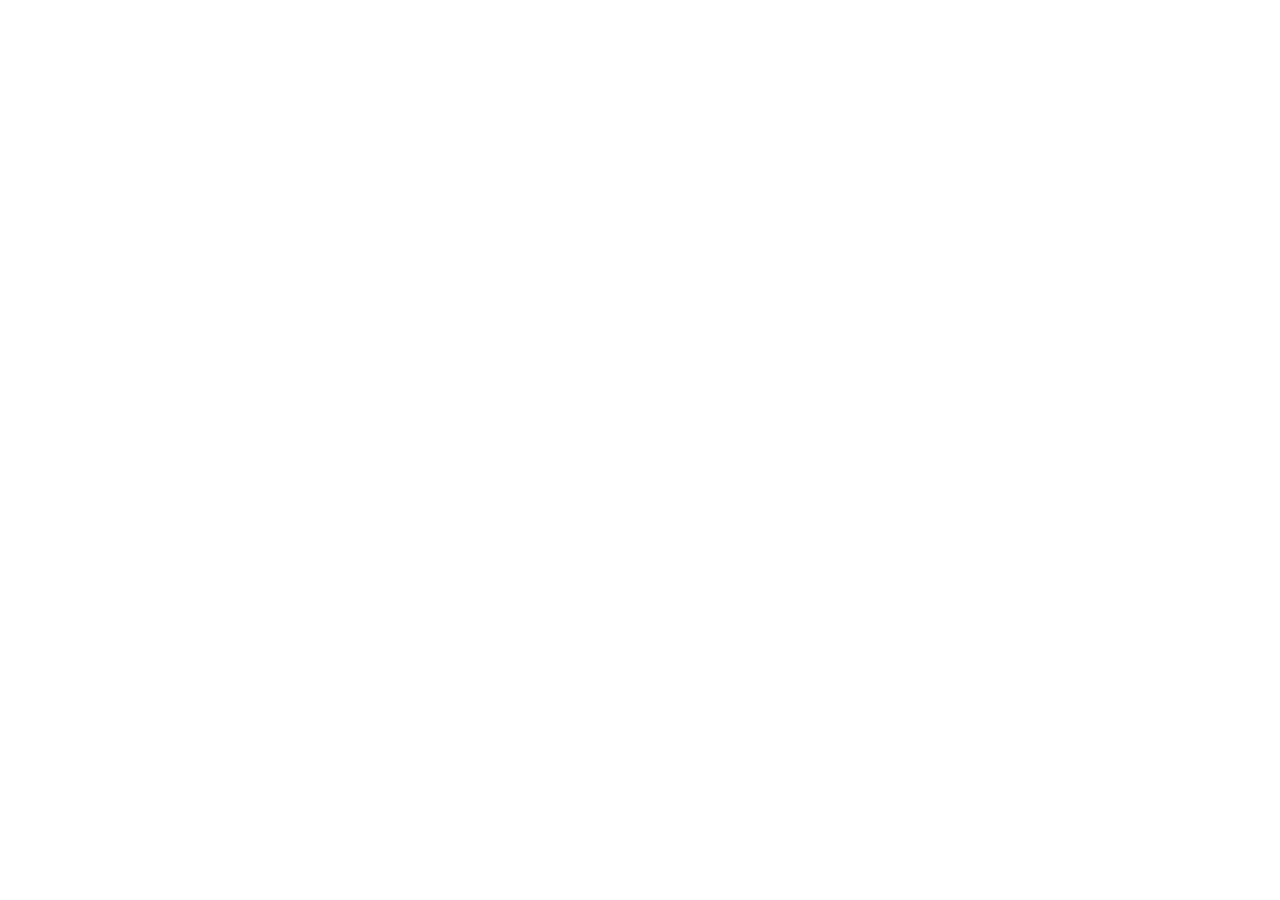
==== index.html @ db1d5845 "add index.html" ====
<!doctype html>
<html lang="en">
  <head>
    <meta charset="UTF-8" />
    <meta name="viewport" content="width=device-width, initial-scale=1.0" />
    <title>NY-Positioning Project</title>
  </head>
  <body>
    <nav></nav>

    <section></section>

    <article>
      <section></section>
      <section></section>
    </article>

    <footer></footer>
  </body>
</html>
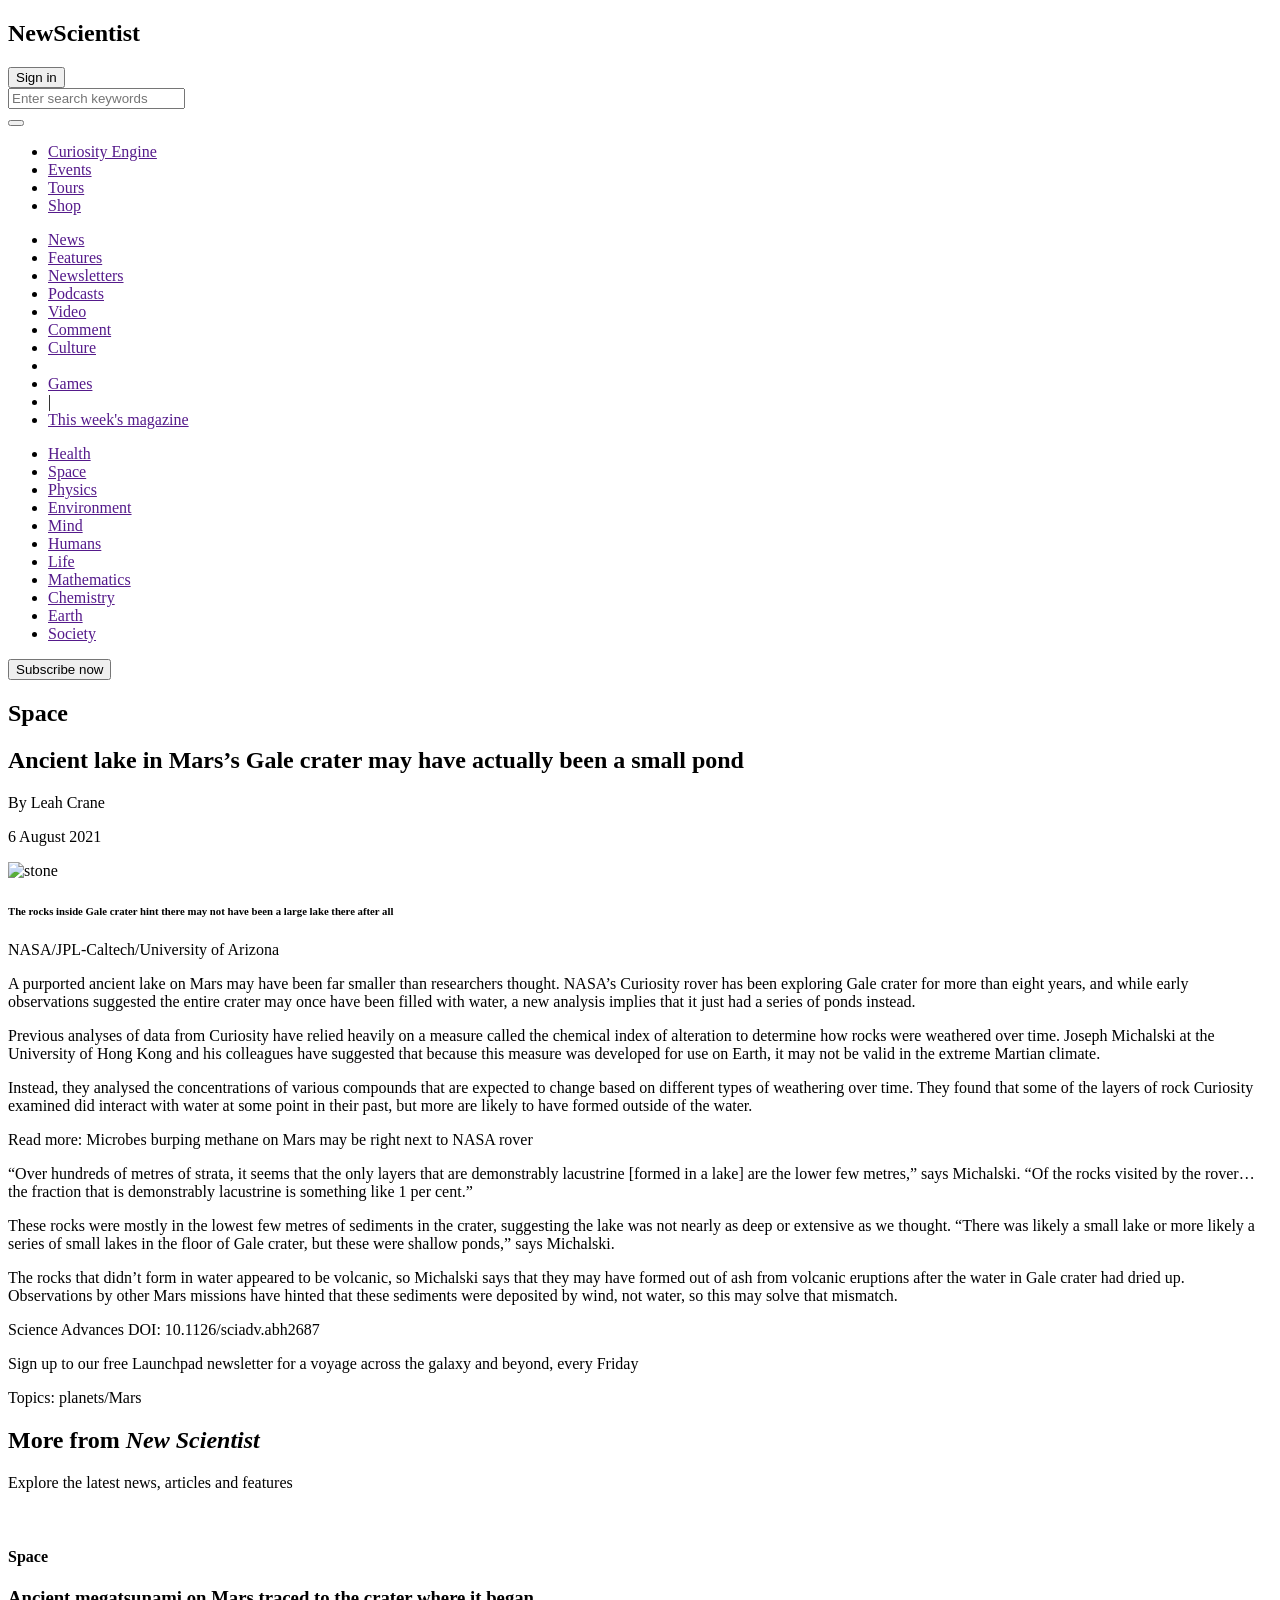
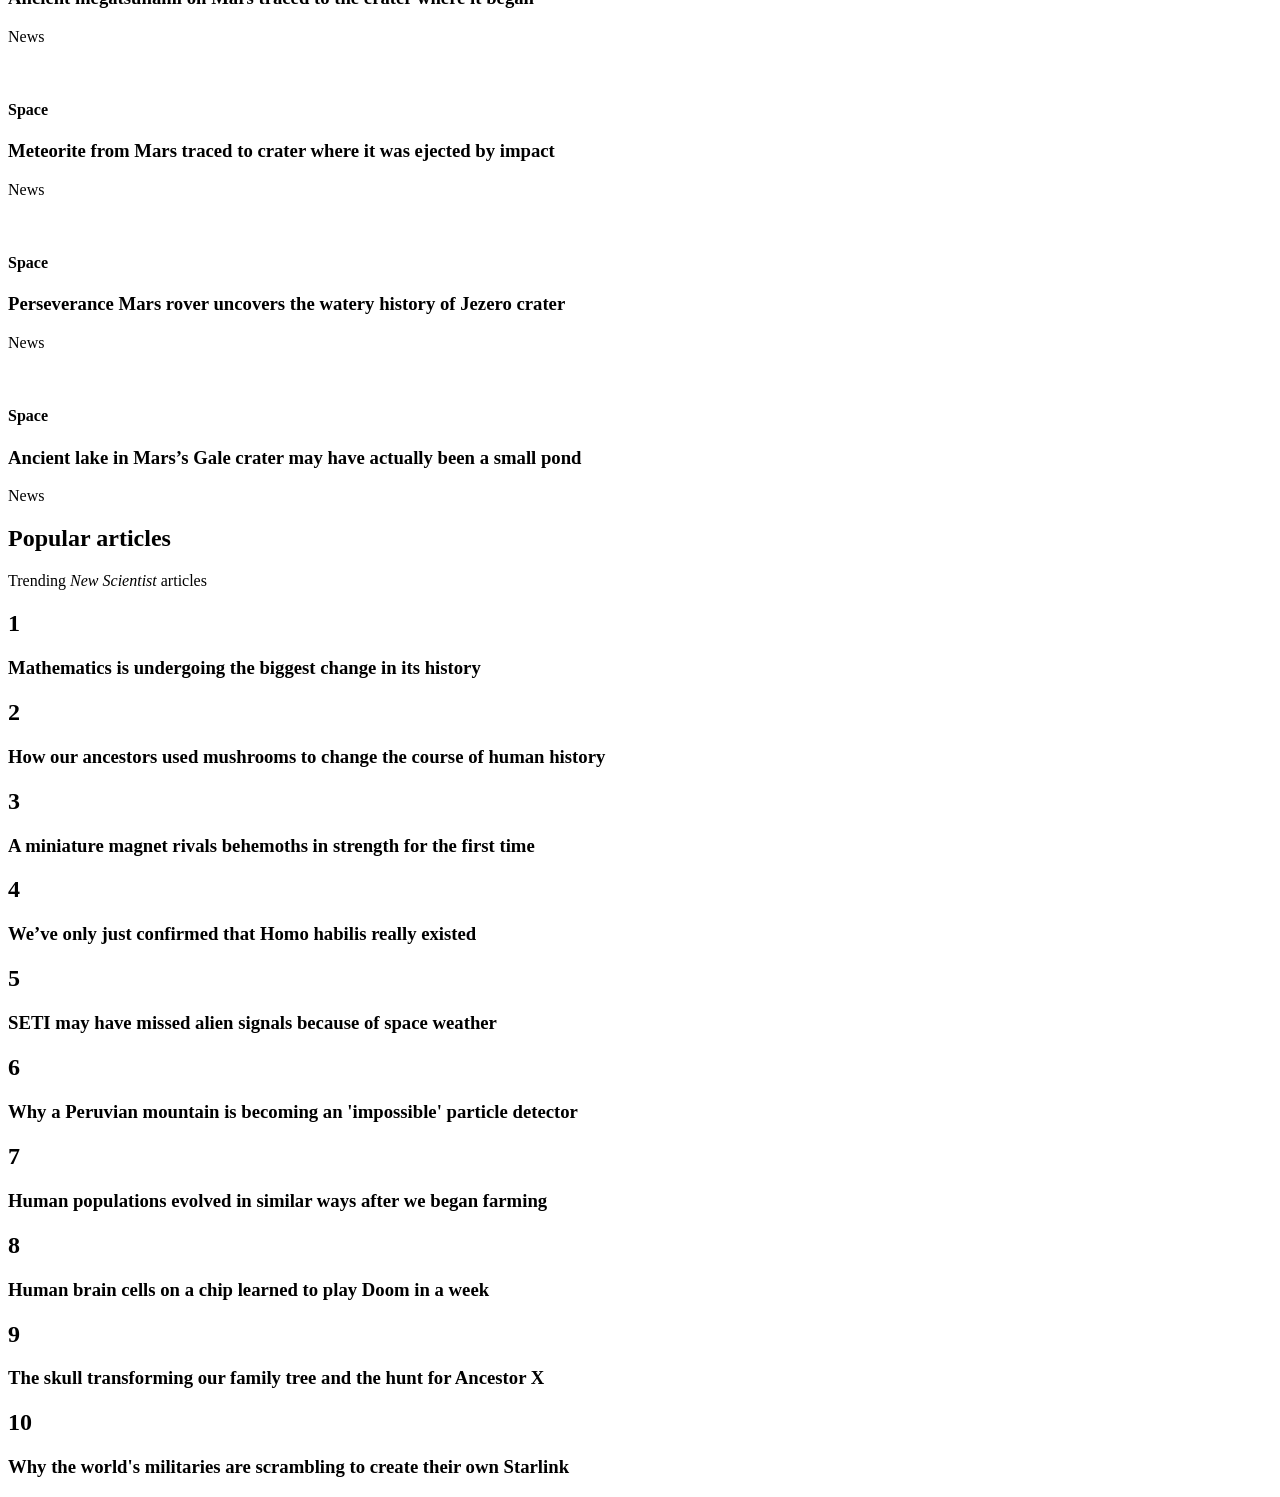
==== commit 5aef2671: "add navbar & main section" ====
--- a/index.html
+++ b/index.html
@@ -3,18 +3,294 @@
   <head>
     <meta charset="UTF-8" />
     <meta name="viewport" content="width=device-width, initial-scale=1.0" />
+    <link rel="stylesheet" href="style.css" />
+    <link
+      rel="stylesheet"
+      href="https://cdnjs.cloudflare.com/ajax/libs/font-awesome/7.0.1/css/all.min.css"
+    />
     <title>NY-Positioning Project</title>
   </head>
   <body>
-    <nav></nav>
-
-    <section></section>
-
-    <article>
-      <section></section>
-      <section></section>
-    </article>
-
-    <footer></footer>
+    <div class="container">
+      <!--NAVBAR-->
+      <nav class="navbar">
+        <div class="first-nav">
+          <div class="logo">
+            <h1 class="new">NewScientist</h1>
+          </div>
+          <div class="bars">
+            <button class="sign">Sign in</button>
+            <form action="" class="search">
+              <input type="text" placeholder="Enter search keywords" />
+
+              <i class="fa-solid fa-magnifying-glass"></i>
+            </form>
+            <button class="mode">
+              <i class="fas fa-moon"></i>
+              <i class="far fa-sun"></i>
+            </button>
+            <!--togglefor light and dark mode-->
+
+            <ul class="ul-bar">
+              <li><a href="">Curiosity Engine</a></li>
+              <li><a href="">Events</a></li>
+              <li><a href="">Tours</a></li>
+              <li><a href="">Shop</a></li>
+            </ul>
+          </div>
+        </div>
+        <div class="second-nav">
+          <ul class="nd-bars">
+            <li><a href="">News</a></li>
+            <li><a href="">Features</a></li>
+            <li><a href="">Newsletters</a></li>
+            <li><a href="">Podcasts</a></li>
+            <li><a href="">Video</a></li>
+            <li><a href="">Comment</a></li>
+            <li><a href="">Culture</a></li>
+            <li><a href=""></a></li>
+            <li><a href="">Games</a></li>
+            <li>|</li>
+            <li><a href="">This week's magazine</a></li>
+          </ul>
+        </div>
+        <div class="third-nav">
+          <ul class="td-bars">
+            <li><a href="">Health</a></li>
+            <li><a href="">Space</a></li>
+            <li><a href="">Physics</a></li>
+            <li><a href="">Environment</a></li>
+            <li><a href="">Mind</a></li>
+            <li><a href="">Humans</a></li>
+            <li><a href="">Life</a></li>
+            <li><a href="">Mathematics</a></li>
+            <li><a href="">Chemistry</a></li>
+            <li><a href="">Earth</a></li>
+            <li><a href="">Society</a></li>
+          </ul>
+        </div>
+        <div class="sub">
+          <button>
+            <span>Subscribe now </span>
+            <i class="fas fa-arrow-right"></i>
+          </button>
+        </div>
+      </nav>
+
+      <!--MAIN CONTENT-->
+      <main class="main">
+        <section class="main-section">
+          <h2 class="space">Space</h2>
+          <h1 class="ancient">
+            Ancient lake in Mars’s Gale crater may have actually been a small
+            pond
+          </h1>
+          <p class="sec-main">By <span>Leah Crane</span></p>
+          <p class="sec-main"><i class="far fa-calendar"></i>6 August 2021</p>
+          <div>
+            <a href="" class="social"><i class="fab fa-facebook-f"></i></a>
+            <a href="" class="social"><i class="fa-brands fa-x-twitter"></i></a>
+            <a href="" class="social"><i class="fab fa-whatsapp"></i></a>
+            <a href="" class="social"><i class="fab fa-linkedin-in"></i></a>
+            <a href="" class="social"><i class="fab fa-reddit-alien"></i></a>
+            <a href="" class="social"><i class="fas fa-envelope"></i></a>
+            <a href="" class="social"><i class="fas fa-print"></i></a>
+          </div>
+          <img
+            src="https://images.newscientist.com/wp-content/uploads/2021/08/06171920/06-aug_mars-sediments.jpg?width=1300"
+            alt="stone"
+          />
+          <div class="under-img">
+            <span class="under-imgwrit">
+              <i class="fa-solid fa-angle-up"></i>
+              <h6>
+                The rocks inside Gale crater hint there may not have been a
+                large lake there after all
+              </h6>
+            </span>
+            <p>NASA/JPL-Caltech/University of Arizona</p>
+          </div>
+
+          <p>
+            A purported ancient lake on Mars may have been far smaller than
+            researchers thought. NASA’s Curiosity rover has been exploring Gale
+            crater for more than eight years, and while early observations
+            suggested the entire crater may once have been filled with water, a
+            new analysis implies that it just had a series of ponds instead.
+          </p>
+
+          <p>
+            Previous analyses of data from Curiosity have relied heavily on a
+            measure called the chemical index of alteration to determine how
+            rocks were weathered over time. Joseph Michalski at the University
+            of Hong Kong and his colleagues have suggested that because this
+            measure was developed for use on Earth, it may not be valid in the
+            extreme Martian climate.
+          </p>
+
+          <p>
+            Instead, they analysed the concentrations of various compounds that
+            are expected to change based on different types of weathering over
+            time. They found that some of the layers of rock Curiosity examined
+            did interact with water at some point in their past, but more are
+            likely to have formed outside of the water.
+          </p>
+
+          <div class="inbtw">
+            <p>
+              Read more:
+              <span
+                >Microbes burping methane on Mars may be right next to NASA
+                rover</span
+              >
+            </p>
+          </div>
+        </p>“Over hundreds of metres of strata, it seems that the only layers that are demonstrably lacustrine [formed in a lake] are the lower few metres,” says Michalski. “Of the rocks visited by the rover… the fraction that is demonstrably lacustrine is something like 1 per cent.”
+          <p>
+          <p>
+        These rocks were mostly in the lowest few metres of sediments in the crater, suggesting the lake was not nearly as deep or extensive as we thought. “There was likely a small lake or more likely a series of small lakes in the floor of Gale crater, but these were shallow ponds,” says Michalski.</p>
+        <p>
+        The rocks that didn’t form in water appeared to be volcanic, so Michalski says that they may have formed out of ash from volcanic eruptions after the water in Gale crater had dried up. Observations by other Mars missions have hinted that these sediments were deposited by wind, not water, so this may solve that mismatch.
+ </p>
+ <div class="inbtw">
+  <p>Science Advances <span>DOI: 10.1126/sciadv.abh2687</span></p>
+  
+ </div>
+ 
+ <p>Sign up to our free Launchpad newsletter for a voyage across the galaxy and beyond, every Friday</p>
+
+ <p>Topics:
+<span>planets/Mars</span>
+</p>
+
+        </section>
+      </main>
+
+      <!--NEWSCITIST-->
+      <section class="newscitist">
+        <div class="newsci">
+          <div class="firstgraph">
+            <h2>More from <em>New Scientist</em></h2>
+            <p>Explore the latest news, articles and features</p>
+          </div>
+  
+          <div class="sci-grid">
+            <div class="sci-card">
+              <div>
+                <img src="https://images.newscientist.com/wp-content/uploads/2022/11/30212448/SEI_135797409.jpg?width=837" alt="" class="display">
+              </div>
+              <div class="cardraph">
+                <h4>Space</h4>
+                <h3>Ancient megatsunami on Mars traced to the crater where it began</h3>
+  
+                <p>News</p>
+              </div>
+            </div>
+
+             <div class="sci-card">
+              <div>
+                <img src="https://images.newscientist.com/wp-content/uploads/2022/07/12110329/SEI_114208923.jpg?width=837" alt="" class="display">
+              </div>
+              <div class="cardraph">
+                <h4>Space</h4>
+                <h3>Meteorite from Mars traced to crater where it was ejected by impact</h3>
+  
+                <p>News</p>
+              </div>
+            </div>
+
+             <div class="sci-card">
+              <div>
+                <img src="https://images.newscientist.com/wp-content/uploads/2021/12/16105224/PRI_215341507.jpg?width=837" alt="" class="display">
+              </div>
+              <div class="cardraph">
+                <h4>Space</h4>
+                <h3>Perseverance Mars rover uncovers the watery history of Jezero crater</h3>
+  
+                <p>News</p>
+              </div>
+            </div>
+
+             <div class="sci-card">
+              <div>
+                <img src="https://images.newscientist.com/wp-content/uploads/2021/08/06171920/06-aug_mars-sediments.jpg?width=837" alt="" class="display">
+              </div>
+              <div class="cardraph">
+                <h4>Space</h4>
+                <h3>Ancient lake in Mars’s Gale crater may have actually been a small pond</h3>
+  
+                <p>News</p>
+              </div>
+            </div>
+          </div>
+        </div>
+        
+      </section>
+
+
+      <!--MORE ARTICLES-->
+      <article class="more-articles">
+        <div class="fes-more">
+          <div class="sec-more">
+            <h2>Popular articles</h2>
+            <p>Trending <em>New Scientist</em>  articles</p>
+          </div>
+          <div class="ted-more">
+            <div class="inbtw-more">
+              <h2>1</h2>
+              <h3>Mathematics is undergoing the biggest change in its history</h3>
+            </div>
+
+            <div class="inbtw-more">
+              <h2>2</h2>
+              <h3>How our ancestors used mushrooms to change the course of human history</h3>
+            </div>
+
+            <div class="inbtw-more">
+              <h2>3</h2>
+              <h3>A miniature magnet rivals behemoths in strength for the first time<h3>
+            </div>
+
+            <div class="inbtw-more">
+              <h2>4</h2>
+              <h3>We’ve only just confirmed that Homo habilis really existed</h3>
+            </div>
+
+            <div class="inbtw-more">
+              <h2>5</h2>
+              <h3>SETI may have missed alien signals because of space weather</h3>
+            </div>
+
+            <div class="inbtw-more">
+              <h2>6</h2>
+              <h3>Why a Peruvian mountain is becoming an 'impossible' particle detector</h3>
+            </div>
+
+            <div class="inbtw-more">
+              <h2>7</h2>
+              <h3>Human populations evolved in similar ways after we began farming</h3>
+            </div>
+
+            <div class="inbtw-more">
+              <h2>8</h2>
+              <h3>Human brain cells on a chip learned to play Doom in a week</h3>
+            </div>
+
+            <div class="inbtw-more">
+              <h2>9</h2>
+              <h3>The skull transforming our family tree and the hunt for Ancestor X</h3>
+            </div>
+
+            <div class="inbtw-more">
+              <h2>10</h2>
+              <h3>Why the world's militaries are scrambling to create their own Starlink</h3>
+            </div>
+          </div>
+        </div>
+      </article>
+
+      <!--FOOTER-->
+      <footer class="footer"></footer>
+    </div>
   </body>
 </html>
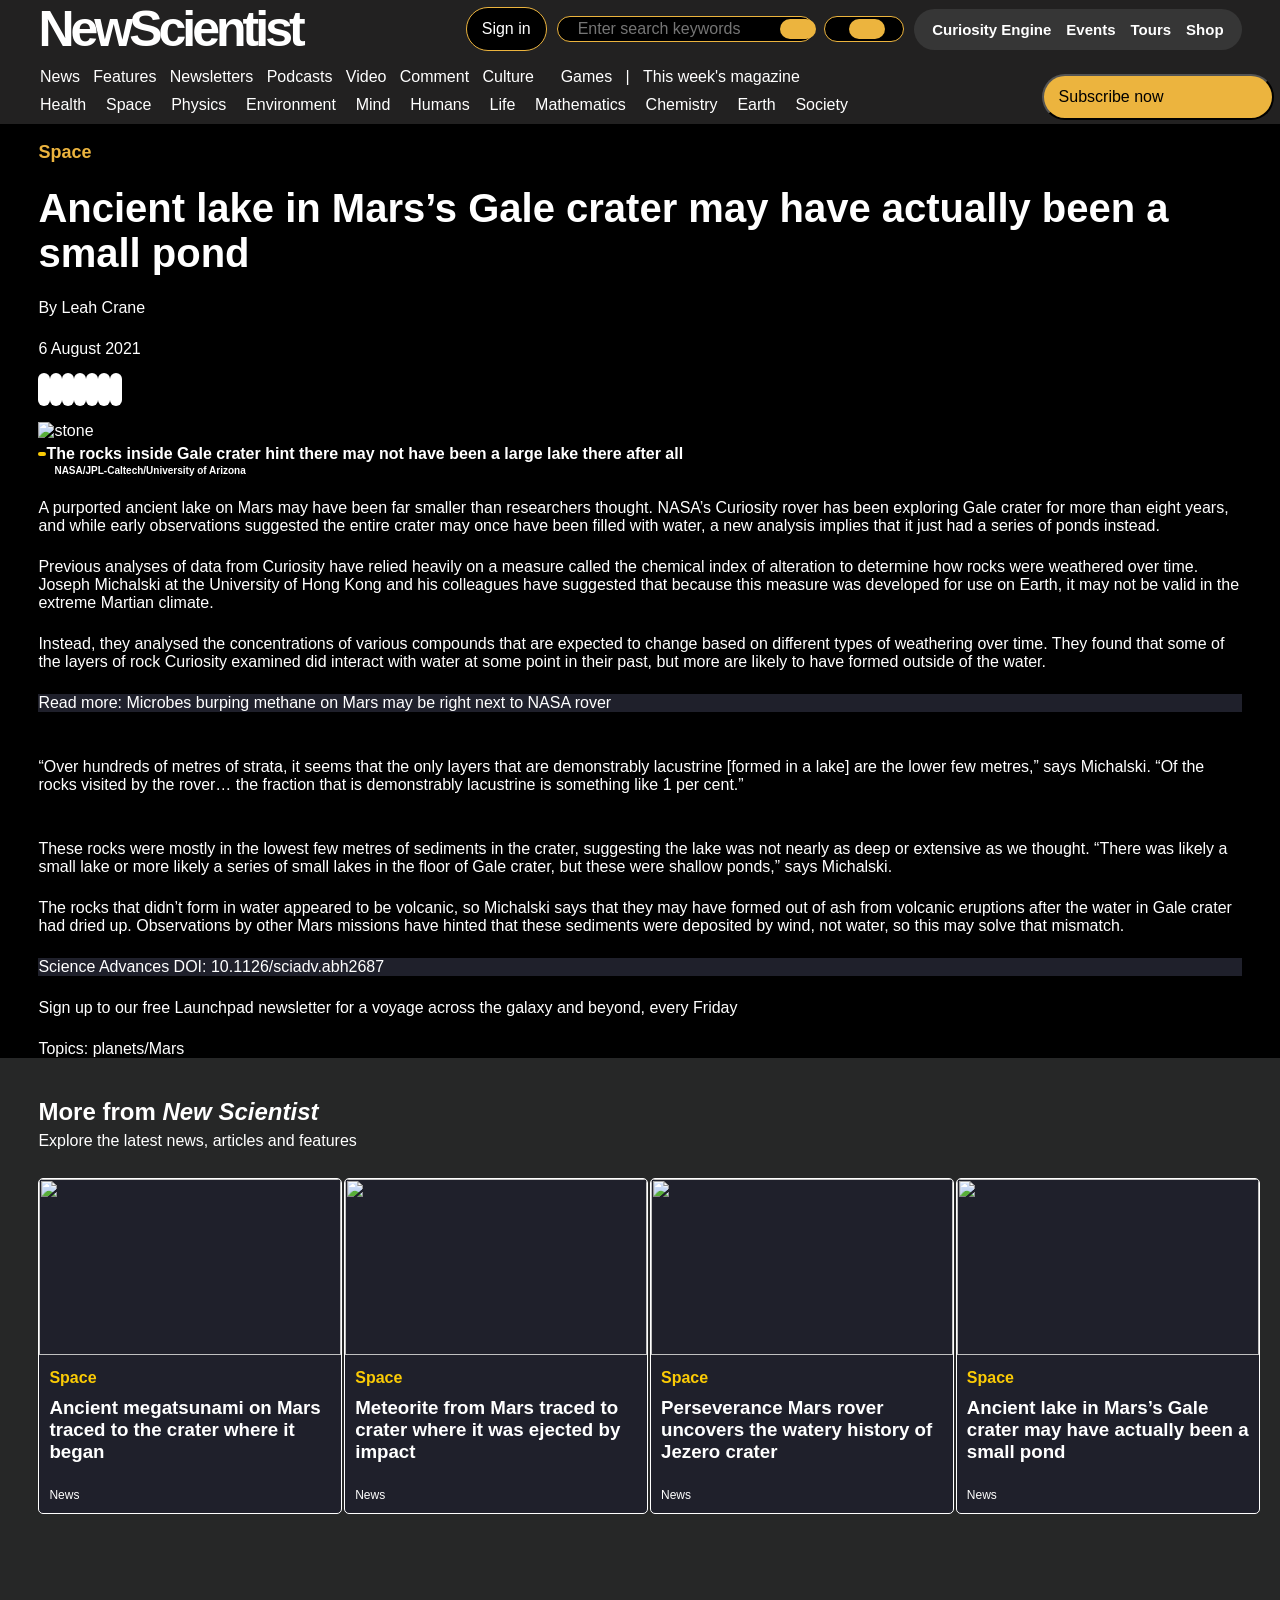
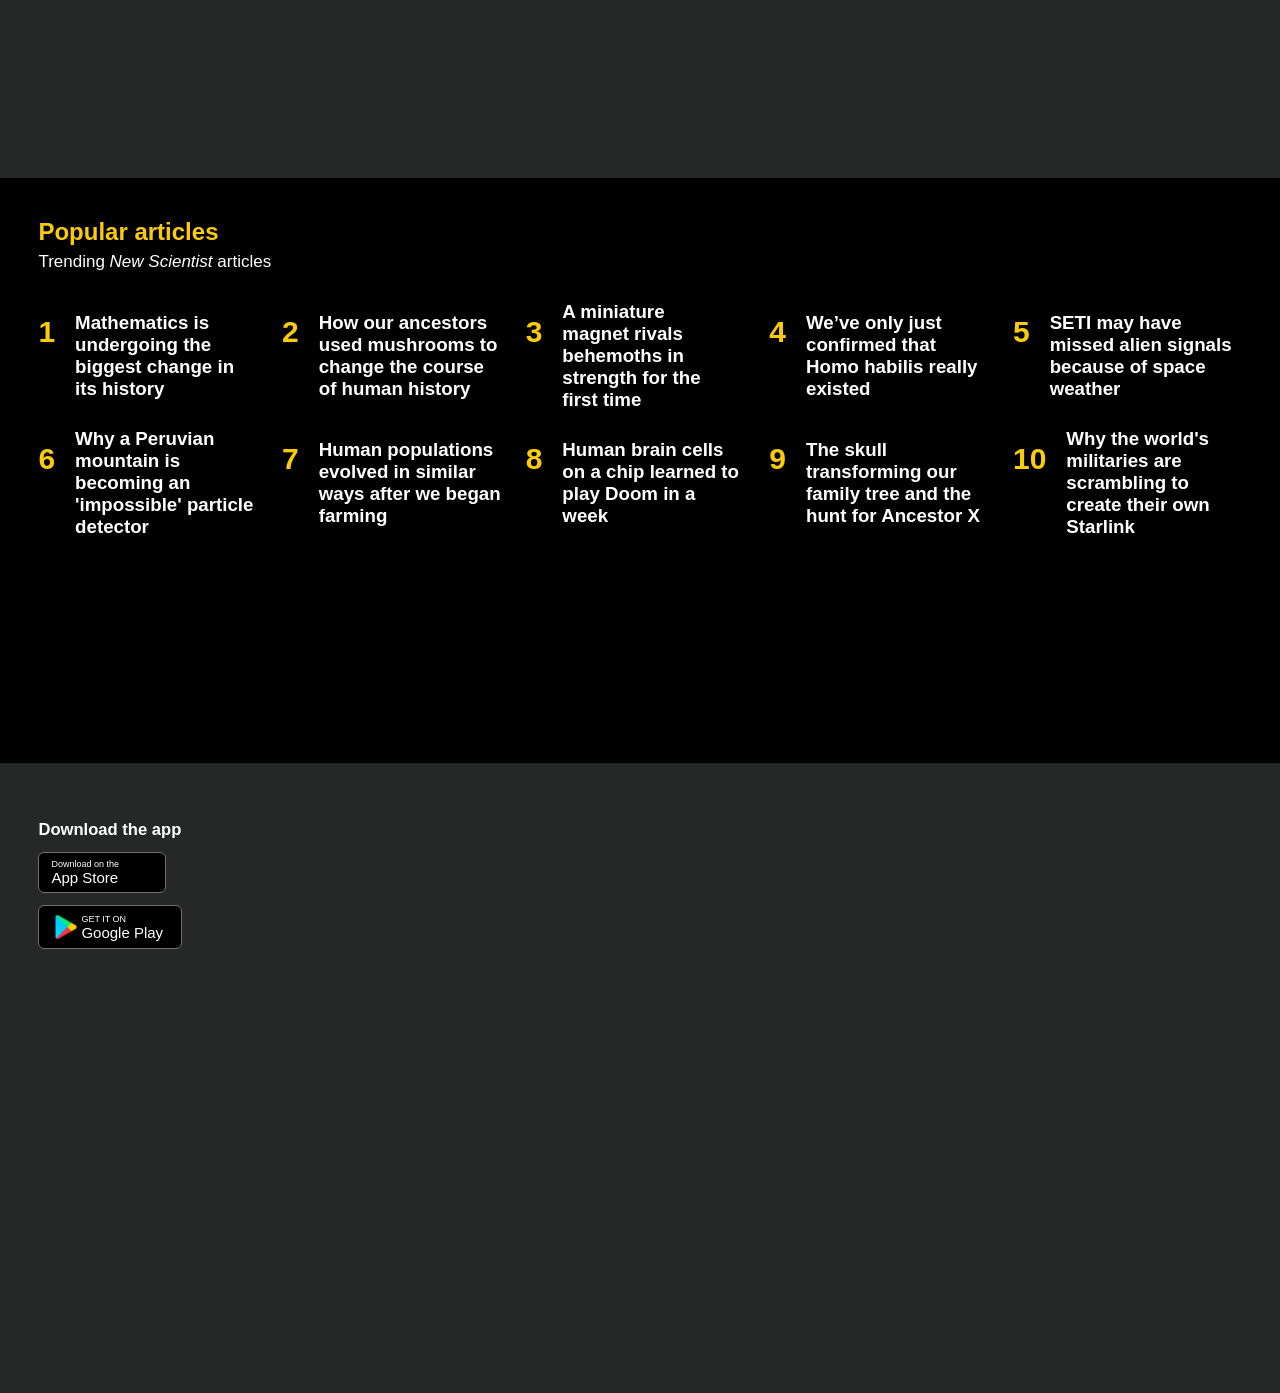
==== commit 9f4be31a: "add image" ====
--- a/index.html
+++ b/index.html
@@ -26,8 +26,8 @@
               <i class="fa-solid fa-magnifying-glass"></i>
             </form>
             <button class="mode">
-              <i class="fas fa-moon"></i>
-              <i class="far fa-sun"></i>
+              <i class="far fa-sun light"></i>
+              <i class="fas fa-moon  dark"></i>
             </button>
             <!--togglefor light and dark mode-->
 
@@ -290,7 +290,43 @@
       </article>
 
       <!--FOOTER-->
-      <footer class="footer"></footer>
+      <footer class="footer">
+        <div class="footone">
+          <div class="foottwo">
+            <div class="footapp">
+              <div class="download"><h5>Download the app</h5></div>
+
+
+              <div class="applediv">
+                <a href="" class="applelink"> 
+                  <div class="apple">
+                    <i class="fab fa-apple"></i>
+                    <div class="app">
+                      <p>Download on the</p>
+                      <h4>App Store</h4>
+                    </div>
+                  </div>
+                </a>
+              </div>
+
+              <div class="playdiv">
+                <a href="" class="applelink"> 
+                  <div class="play">
+                    <img src="Images/google-play.png" alt="" class="goooleplay">
+                    <div class="app">
+                      <p>GET IT ON</p>
+                      <h4>Google Play</h4>
+                    </div>
+                  </div>
+                </a>
+              </div>
+              
+            </div>
+
+            
+          </div>
+        </div>
+      </footer>
     </div>
   </body>
 </html>
--- a/style.css
+++ b/style.css
@@ -0,0 +1,418 @@
+* {
+  margin: auto 0;
+  box-sizing: border-box;
+  font-family: Arial, Helvetica, sans-serif;
+}
+
+.container {
+  display: grid;
+  grid-template-columns: 1fr;
+  /* grid-template-rows: 100px auto 100px 300px; */
+  grid-template-areas:
+    "navbar"
+    "main "
+    "newscitist"
+    "more-articles"
+    "footer";
+}
+
+/* NAVBAR */
+
+.navbar {
+  grid-area: navbar;
+  display: flex;
+  flex-direction: column;
+  gap: 10px;
+  /* padding-top: 20px; */
+  background-color: rgb(34, 33, 33);
+  color: white;
+  /* height: 125px; */
+}
+
+.new {
+  font-size: 50px;
+  font-weight: 800;
+  letter-spacing: -4px;
+}
+
+.sign {
+  padding: 12px 15px;
+  border-radius: 30px;
+  border: 1px solid rgb(236, 180, 62);
+  background-color: black;
+  color: white;
+  font-size: 16px;
+}
+
+.search input {
+  background-color: black;
+  border: none;
+  font-size: 16px;
+  color: white;
+}
+
+.search {
+  display: flex;
+  justify-content: space-between;
+  align-items: center;
+  padding: 2px 18px;
+  border-radius: 30px;
+  border: 1px solid rgb(236, 180, 62);
+  background-color: black;
+  width: 257.5px;
+}
+
+.search input {
+  outline: none;
+  color: white;
+}
+.search i {
+  background-color: rgb(236, 180, 62);
+  color: black;
+  padding: 10px 18px;
+  border-radius: 20px;
+  cursor: pointer;
+  display: flex;
+  justify-content: center;
+  align-items: center;
+  width: 20px;
+}
+
+.mode {
+  display: flex;
+  justify-content: space-between;
+  align-items: center;
+  width: 80px;
+  padding: 2px 18px;
+  border-radius: 30px;
+  border: 1px solid rgb(236, 180, 62);
+  background-color: black;
+  color: white;
+}
+
+.dark{
+ background-color: rgb(236, 180, 62);
+  color: black;
+  padding: 10px 18px;
+  border-radius: 20px;
+  cursor: pointer;
+  display: flex;
+  justify-content: center;
+  align-items: center;
+  width: 30px;
+}
+
+.first-nav {
+  display: flex;
+  justify-content: space-between;
+  align-items: center;
+  margin: 0 auto;
+  width: 94%;
+}
+
+.bars {
+  display: flex;
+  justify-content: space-between;
+  align-items: center;
+  gap: 10px;
+}
+
+.ul-bar {
+  display: flex;
+  justify-content: space-between;
+  align-items: center;
+  list-style: none;
+  gap: 15px;
+  padding: 12px 18px;
+  border-radius: 30px;
+  background-color: rgb(54, 54, 54);
+  font-size: 15px;
+  font-weight: 600;
+}
+
+.ul-bar a {
+  text-decoration: none;
+  color: white;
+}
+
+.td-bars a,
+.nd-bars a {
+  text-decoration: none;
+  color: white;
+}
+
+.nd-bars {
+  display: flex;
+  justify-content: space-between;
+  align-items: center;
+  list-style: none;
+  padding-right: 30rem;
+}
+
+.td-bars {
+  display: flex;
+  justify-content: space-between;
+  align-items: center;
+  list-style: none;
+  padding-right: 27rem;
+}
+
+.sub {
+  max-width: 94%;
+  margin: 0 auto;
+  position: relative;
+}
+
+.sub button {
+  position: absolute;
+  top: -50px;
+  right: -39.6rem;
+  padding: 12px 15px;
+  border-radius: 30px;
+  background-color: rgb(236, 180, 62);
+  font-size: 16px;
+  display: flex;
+  justify-content: space-between;
+  align-items: center;
+  width: 14.5rem;
+}
+
+/* MAIN SECTION */
+
+.main {
+  background-color: black;
+  color: white;
+  padding-top: 8px;
+}
+
+.main-section {
+  display: flex;
+  flex-direction: column;
+  gap: 23px;
+  margin: 0 auto;
+  width: 94%;
+}
+
+.space {
+  font-size: 18px;
+  color: rgb(236, 180, 62);
+  padding-top: 10px;
+  font-weight: 800;
+}
+
+.ancient {
+  font-size: 40px;
+  font-weight: 800;
+}
+
+.sec-main {
+  font-size: 16px;
+  font-weight: 200;
+  padding-top: 5px 0;
+}
+
+.social {
+  color: black;
+  background-color: white;
+  padding: 8px 6px;
+  border-radius: 30px;
+}
+
+/* NEWSCITIST */
+.under-img {
+  margin-top: -20px;
+}
+
+.under-imgwrit {
+  display: flex;
+}
+
+.under-imgwrit i {
+  display: flex;
+  justify-content: center;
+  align-items: center;
+  background-color: rgb(251, 203, 5);
+  color: black;
+  border-radius: 30px;
+  padding: 2px 4px;
+  font-size: 10px;
+}
+
+.under-imgwrit h6 {
+  font-size: 1rem;
+  font-weight: 700;
+  line-height: 1.3888888889rem;
+  margin-bottom: 0;
+}
+
+.under-img p {
+  font-size: 10px;
+  font-weight: 600;
+  padding-left: 16px;
+}
+
+/* font-size: 1.125rem;
+        line-height: 1.5625rem;
+        line-height: 1.6;
+         */
+
+.inbtw {
+  background-color: rgb(31, 32, 43);
+}
+
+.newscitist {
+  background-color: rgb(38, 39, 39);
+  padding: 40px 0;
+  height: 80vh;
+}
+.newsci {
+  margin: 0 auto;
+  width: 94%;
+}
+
+.firstgraph h2 {
+  color: white;
+  padding-bottom: 6px;
+}
+
+.firstgraph p {
+  color: white;
+  padding-bottom: 28px;
+}
+
+.sci-grid {
+  display: grid;
+  grid-template-columns: repeat(auto-fit, minmax(250px, 1fr));
+  gap: 20px;
+}
+
+.sci-card {
+  border: 1px solid white;
+  width: 19rem;
+  height: 21rem;
+  background-color: rgb(31, 32, 43);
+  border-radius: 5px;
+  overflow: hidden;
+}
+.display {
+  width: 100%;
+  height: 11rem;
+}
+
+.cardraph {
+  padding-left: 10px;
+  color: white;
+}
+
+.cardraph h4 {
+  padding: 10px 0;
+  color: rgb(251, 203, 5);
+}
+
+.cardraph p {
+  padding-top: 25px;
+  font-size: 12px;
+}
+
+/* MORE ARTICLES */
+.more-articles {
+  background-color: black;
+  color: white;
+}
+
+.fes-more {
+  margin: 0 auto;
+  width: 94%;
+  height: 65vh;
+  padding: 40px 0;
+}
+
+.sec-more h2 {
+  padding-bottom: 6px;
+  color: rgb(251, 203, 5);
+}
+
+.sec-more p {
+  padding-bottom: 28px;
+  /* font-size: 1.125rem; */
+  font-size: 17px;
+}
+
+.inbtw-more {
+  display: flex;
+  width: 220px;
+  height: 7rem;
+  gap: 20px;
+}
+
+.inbtw-more h2 {
+  font-size: 30px;
+  font-weight: 800;
+  padding-bottom: 3rem;
+  color: rgb(251, 203, 5);
+}
+
+.ted-more {
+  display: grid;
+  grid-template-columns: repeat(auto-fit, minmax(200px, 1fr));
+  gap: 15px;
+}
+
+.footer{
+  background-color: rgb(38, 39, 39);
+  padding: 45px 0;
+  height: 70vh;
+  color: white;
+}
+
+.footone{
+  margin: 0 auto;
+  width: 94%;
+}
+
+.download{
+  padding: 12px 0;
+  font-size: 20px;
+}
+.applelink{
+  text-decoration: none;
+  color: white;
+}
+.apple{
+  display: flex;
+  background-color: black;
+  padding: 6px 12px;
+  width: 8rem;
+  border-radius: 6px;
+  border: 0.1px solid rgb(121, 108, 108);
+}
+
+.apple i{
+  font-size: 26px;
+}
+
+.app p{
+  font-size: 9px;
+}
+
+.app h4{
+  font-size: 15px;
+  font-weight: 500;
+}
+
+.play{
+  display: flex;
+  background-color: black;
+  padding: 6px 12px;
+  width: 9rem;
+  border-radius: 6px;
+  border: 0.1px solid rgb(121, 108, 108);
+}
+
+.goooleplay{
+  width: 30px;
+}
+
+.playdiv{
+  padding: 12px 0;
+}
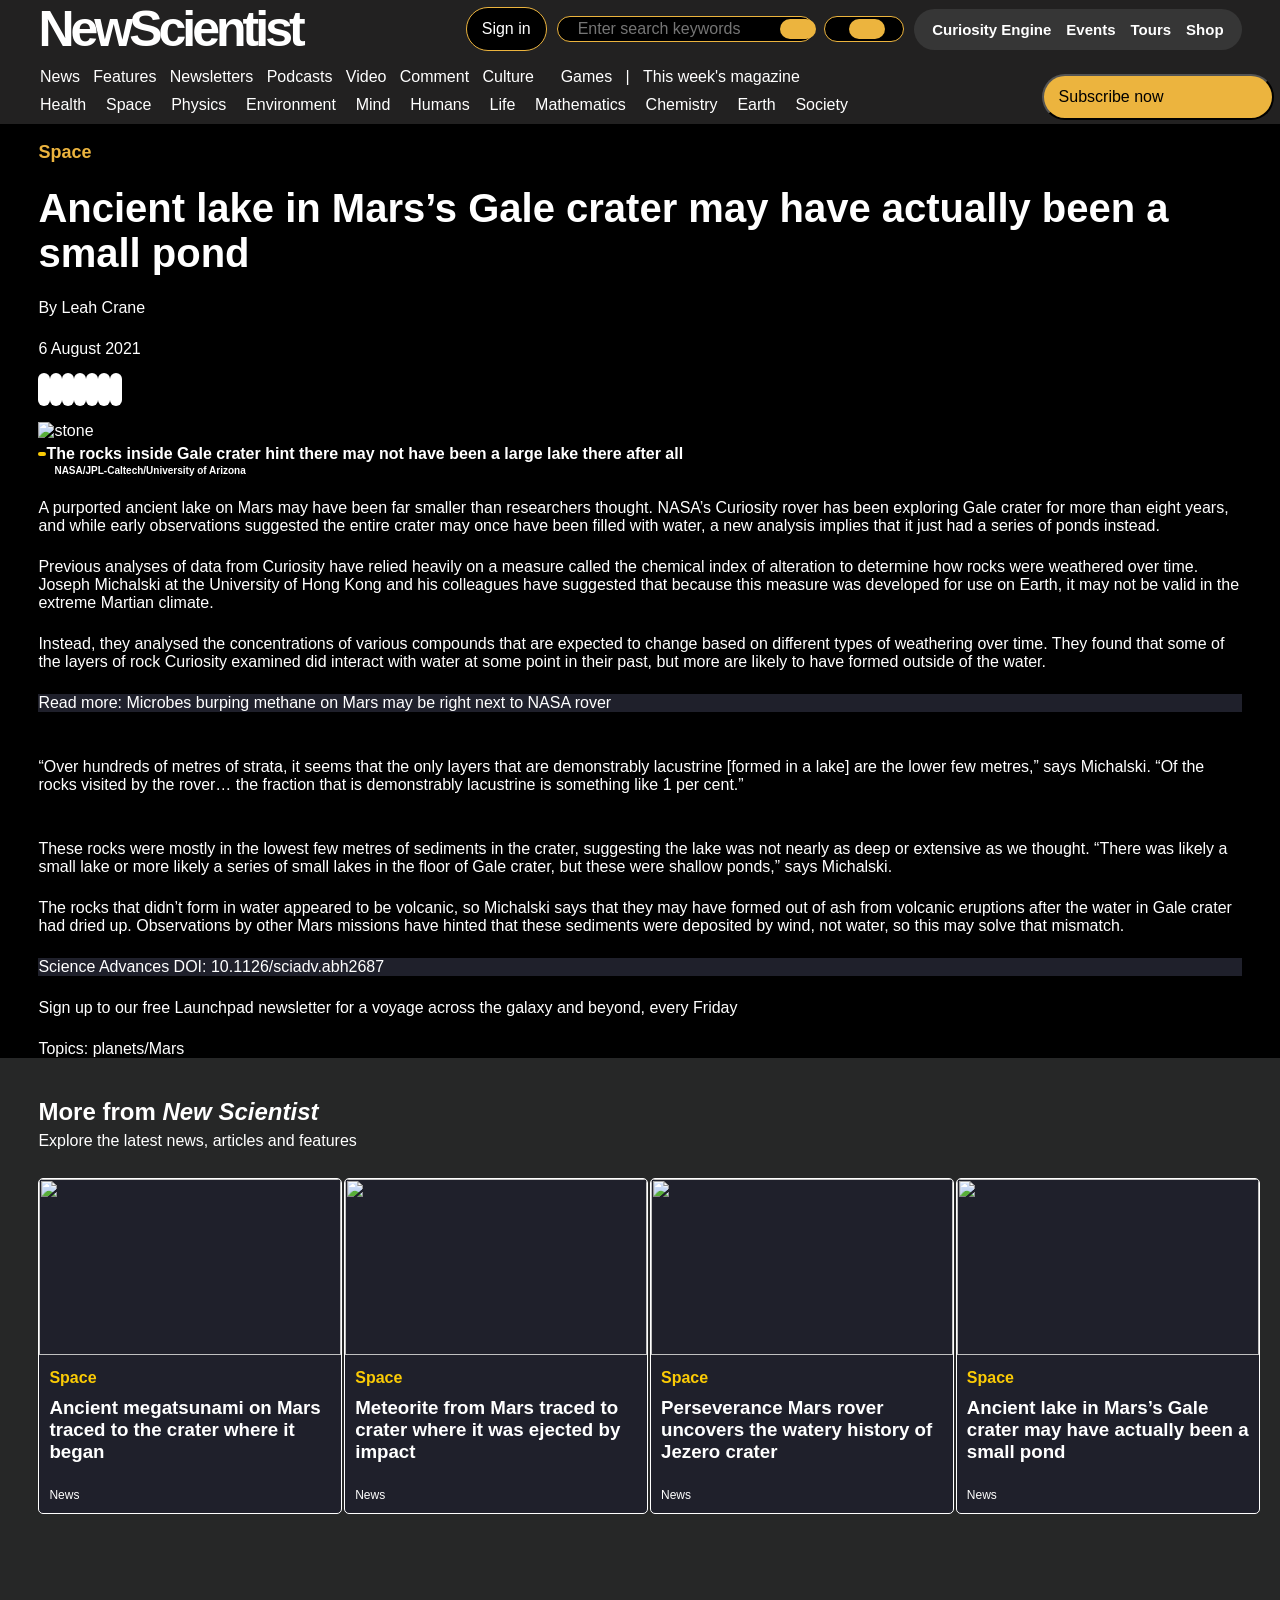
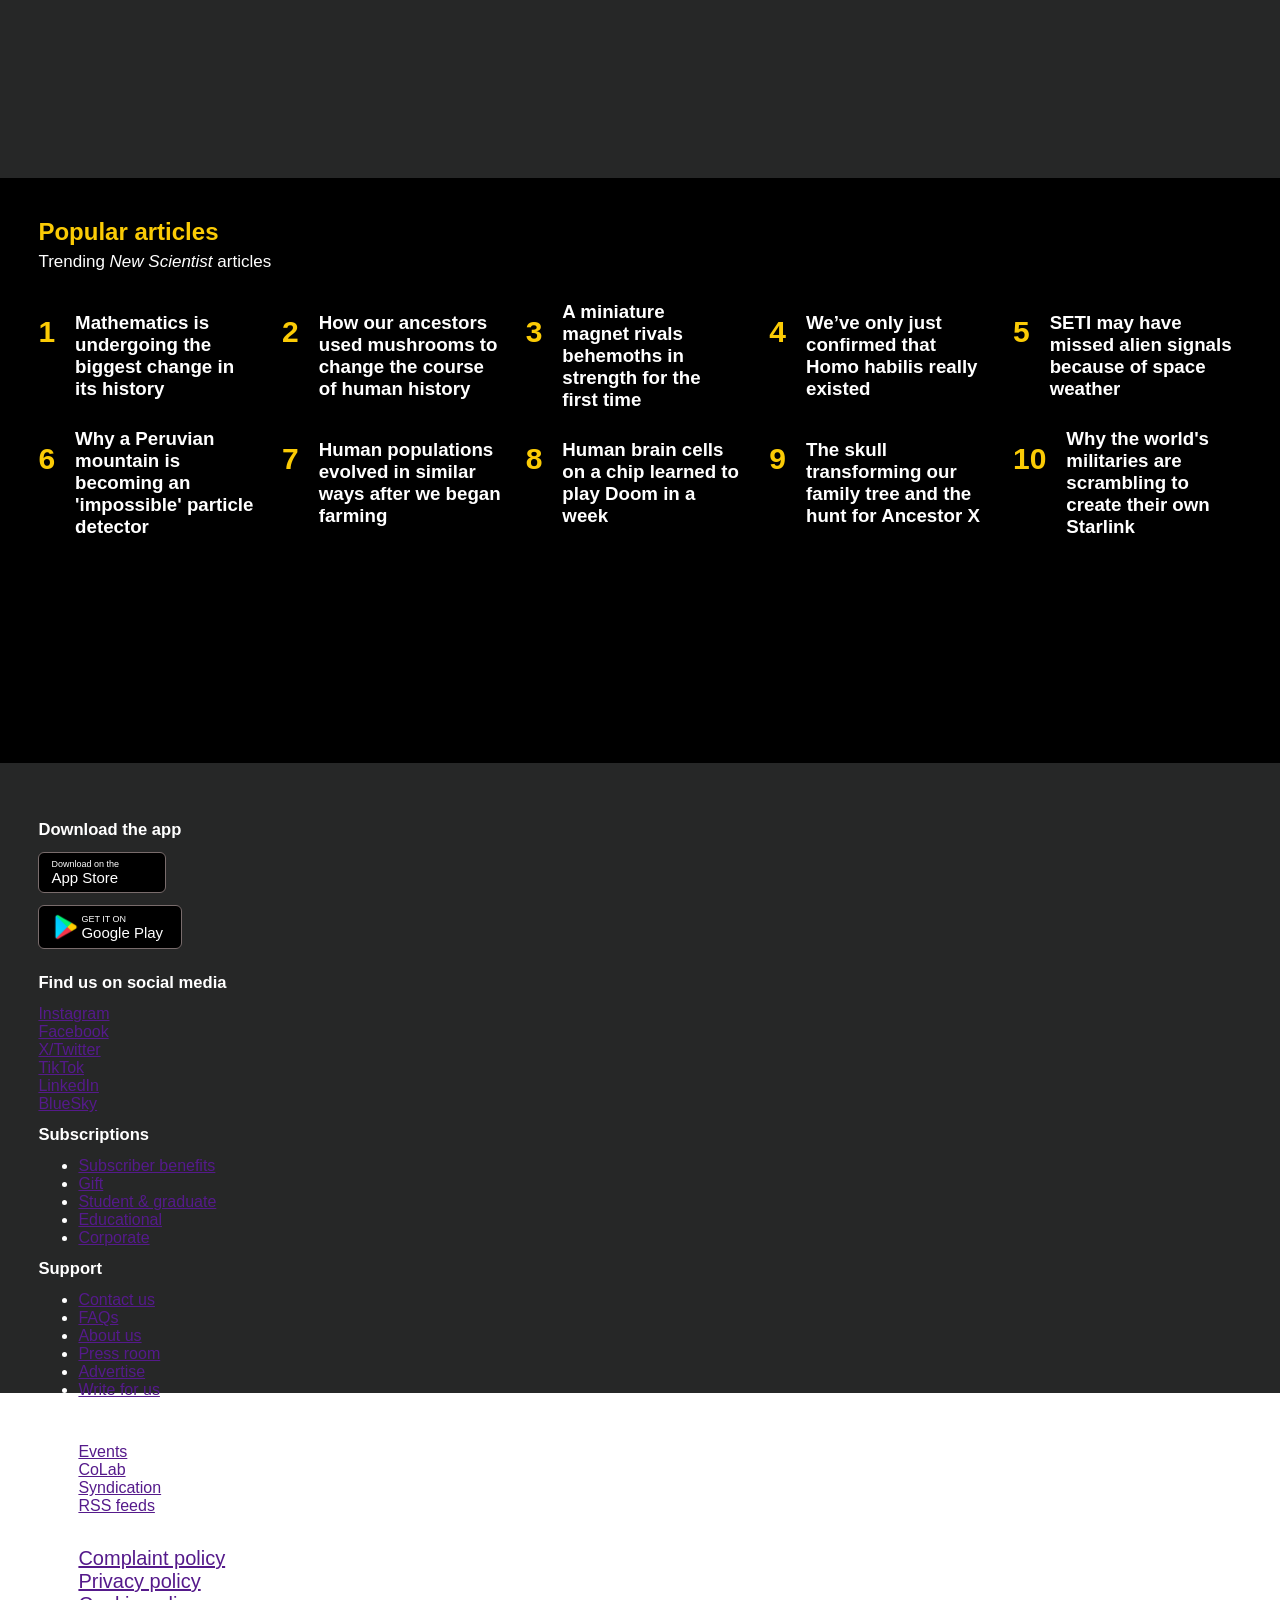
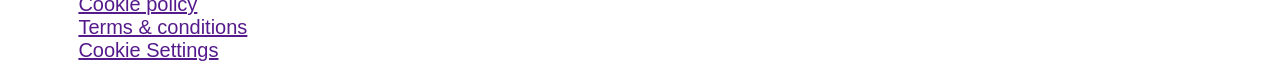
==== commit e55ee621: "update index.html" ====
--- a/index.html
+++ b/index.html
@@ -295,8 +295,6 @@
           <div class="foottwo">
             <div class="footapp">
               <div class="download"><h5>Download the app</h5></div>
-
-
               <div class="applediv">
                 <a href="" class="applelink"> 
                   <div class="apple">
@@ -323,7 +321,103 @@
               
             </div>
 
-            
+            <div class="footsocial">
+            <div class="download"><h5>Find us on social media
+</h5></div>
+<div class="footsocialone">
+<i class="fab fa-instagram " ></i>
+<a href="" class="footfont">Instagram</a>
+</div>
+
+<div class="footsocialone">
+<i class="fab fa-facebook-f"></i>
+<a href="" class="footfont">Facebook</a>
+</div>
+
+<div class="footsocialone">
+<i class="fab fa-x-twitter"></i>
+<a href="" class="footfont">X/Twitter</a>
+</div>
+
+<div class="footsocialone">
+<i class="fab fab fa-tiktok"></i>
+<a href="" class="footfont">TikTok</a>
+</div>
+
+<div class="footsocialone">
+<i class="fa-brands fa-linkedin-in"></i>
+<a href="" class="footfont">LinkedIn</a>
+</div>
+
+<div class="footsocialone">
+<i class="fa-brands fa-bluesky"></i>
+<a href="" class="footfont">BlueSky</a>
+</div> 
+          </div>  
+          
+          <div class="subscription">
+            <div class="download"><h5>Subscriptions
+</h5></div>
+<div class="footsub">
+  <ul>
+    <li><a href="">Subscriber benefits</a></li>
+<li><a href="">Gift</a></li>
+<li><a href="">Student & graduate</a></li>
+<li><a href="">Educational</a></li>
+<li><a href="">Corporate</a></li>
+  </ul>
+</div>
+          </div>
+
+          <div class="subscription">
+            <div class="download"><h5>Support
+</h5></div>
+<div class="footsub">
+  <ul>
+
+
+    <li><a href="">Contact us</a></li>
+<li><a href="">FAQs</a></li>
+<li><a href="">About us</a></li>
+<li><a href="">Press room</a></li>
+<li><a href="">Advertise</a></li>
+<li><a href="">Write for us</a></li>
+
+  </ul>
+</div>
+          </div>
+          
+           <div class="subscription">
+            <div class="download"><h5>Tools</h5></div>
+<div class="footsub">
+  <ul>
+    <li><a href="">Events</a></li>
+<li><a href="">CoLab</a></li>
+<li><a href="">Syndication</a></li>
+<li><a href="">RSS feeds</a></li>
+  </ul>
+</div>
+          </div>
+          
+          <div class="subscription">
+            <div class="download"><h5>Legal and privacy</h5><div>
+              <div class="footsub">
+                <ul>
+                  <li><a href="">Complaint policy</a></li>
+                  <li><a href="">Privacy policy</a></li>
+                  <li><a href="">Cookie policy</a></li>
+                  <li><a href="">Terms & conditions</a></li>
+                  <li><a href="">Cookie Settings</a></li>
+                </ul>
+              </div>
+          </div>
+
+
+
+
+          </div>
+
+        </div>
           </div>
         </div>
       </footer>
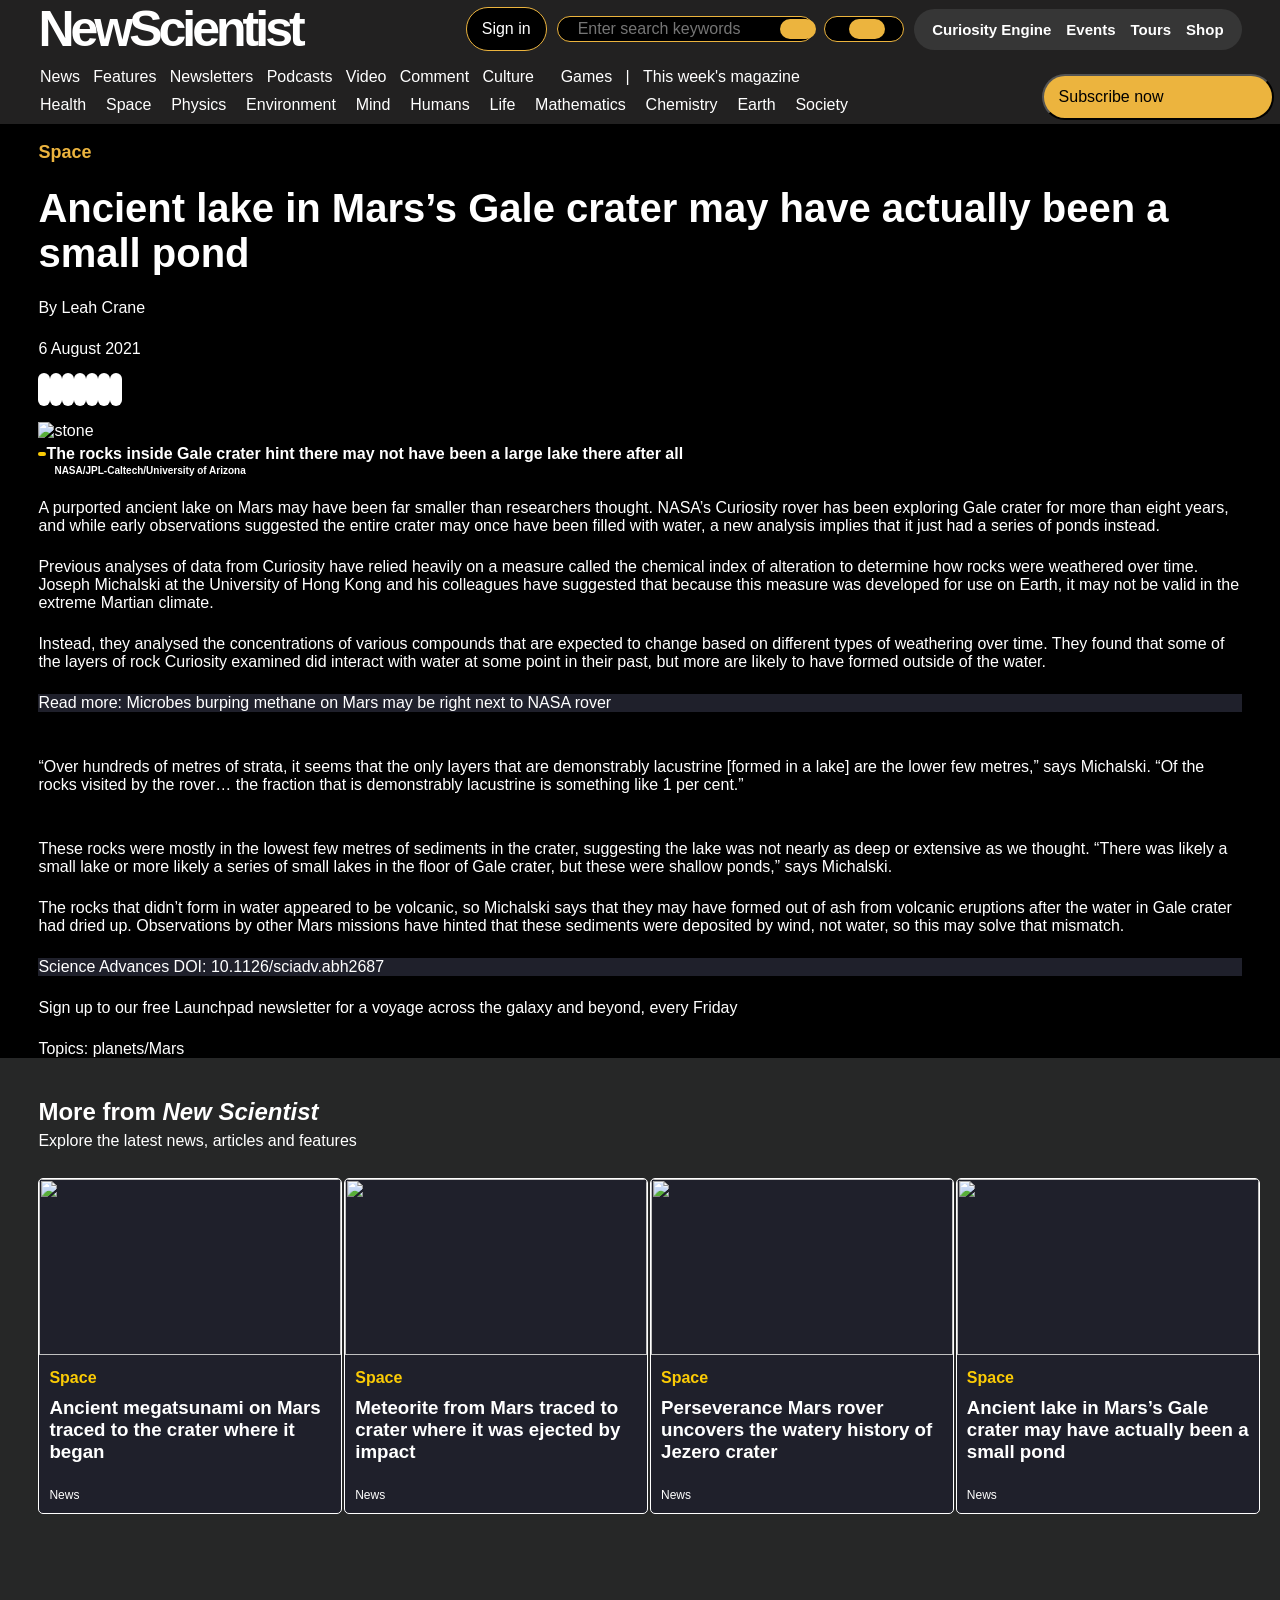
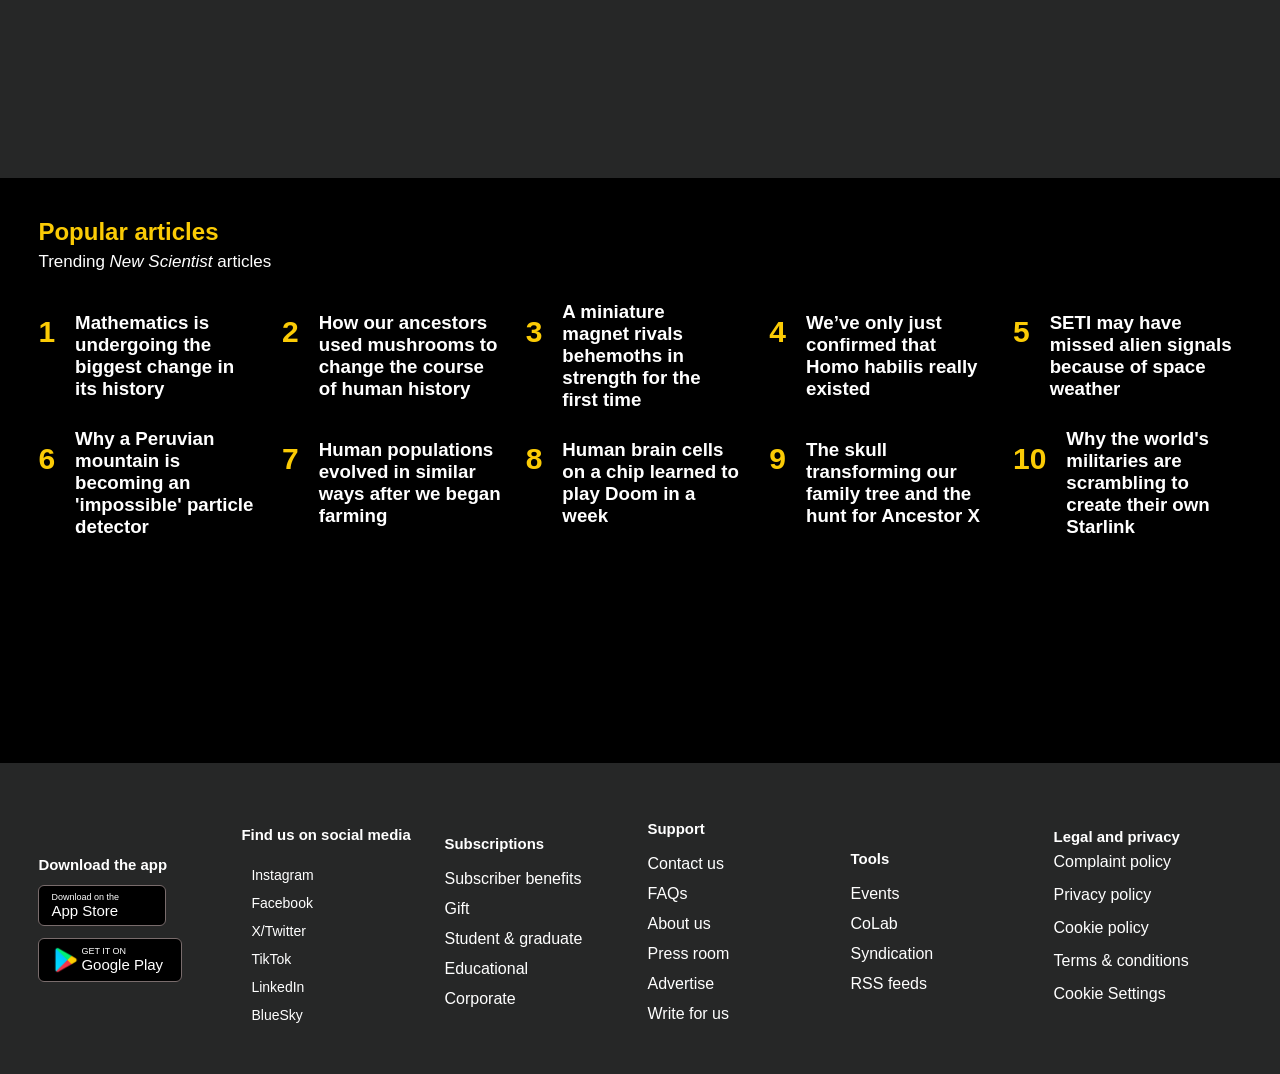
==== commit ee206bf8: "add updated linters.yml" ====
--- a/index.html
+++ b/index.html
@@ -360,20 +360,19 @@
 </h5></div>
 <div class="footsub">
   <ul>
-    <li><a href="">Subscriber benefits</a></li>
-<li><a href="">Gift</a></li>
-<li><a href="">Student & graduate</a></li>
-<li><a href="">Educational</a></li>
-<li><a href="">Corporate</a></li>
+    <li><a href="" class="footfont">Subscriber benefits</a></li>
+    <li><a href="" class="footfont">Gift</a></li>
+    <li><a href="" class="footfont">Student & graduate</a></li>
+    <li><a href="" class="footfont">Educational</a></li>
+    <li><a href="" class="footfont">Corporate</a></li>
   </ul>
 </div>
           </div>
 
           <div class="subscription">
-            <div class="download"><h5>Support
-</h5></div>
-<div class="footsub">
-  <ul>
+            <div class="download"><h5>Support</h5></div>
+            <div class="footsub">
+              <ul>
 
 
     <li><a href="">Contact us</a></li>
--- a/style.css
+++ b/style.css
@@ -90,8 +90,8 @@
   color: white;
 }
 
-.dark{
- background-color: rgb(236, 180, 62);
+.dark {
+  background-color: rgb(236, 180, 62);
   color: black;
   padding: 10px 18px;
   border-radius: 20px;
@@ -358,27 +358,33 @@
   gap: 15px;
 }
 
-.footer{
+.footer {
   background-color: rgb(38, 39, 39);
   padding: 45px 0;
-  height: 70vh;
-  color: white;
-}
-
-.footone{
+  /* height: 70vh; */
+  color: white;
+}
+
+.footone {
   margin: 0 auto;
   width: 94%;
 }
 
-.download{
+.foottwo {
+  display: grid;
+  grid-template-columns: repeat(auto-fit, minmax(150px, 1fr));
+  gap: 15px;
+}
+
+.download {
   padding: 12px 0;
-  font-size: 20px;
-}
-.applelink{
+  font-size: 18px;
+}
+.applelink {
   text-decoration: none;
   color: white;
 }
-.apple{
+.apple {
   display: flex;
   background-color: black;
   padding: 6px 12px;
@@ -387,20 +393,20 @@
   border: 0.1px solid rgb(121, 108, 108);
 }
 
-.apple i{
+.apple i {
   font-size: 26px;
 }
 
-.app p{
+.app p {
   font-size: 9px;
 }
 
-.app h4{
+.app h4 {
   font-size: 15px;
   font-weight: 500;
 }
 
-.play{
+.play {
   display: flex;
   background-color: black;
   padding: 6px 12px;
@@ -409,10 +415,37 @@
   border: 0.1px solid rgb(121, 108, 108);
 }
 
-.goooleplay{
+.goooleplay {
   width: 30px;
 }
 
-.playdiv{
+.playdiv {
   padding: 12px 0;
-}+}
+
+.footfont {
+  text-decoration: none;
+  color: white;
+  font-size: 14px;
+}
+
+.footsocialone {
+  display: flex;
+  gap: 10px;
+  padding-top: 12px;
+}
+
+.footsub ul {
+  list-style: none;
+  padding: 0;
+}
+
+.footsub ul li {
+  padding: 6px 0;
+}
+
+.footsub ul li a {
+  text-decoration: none;
+  color: white;
+  font-size: 16px;
+}
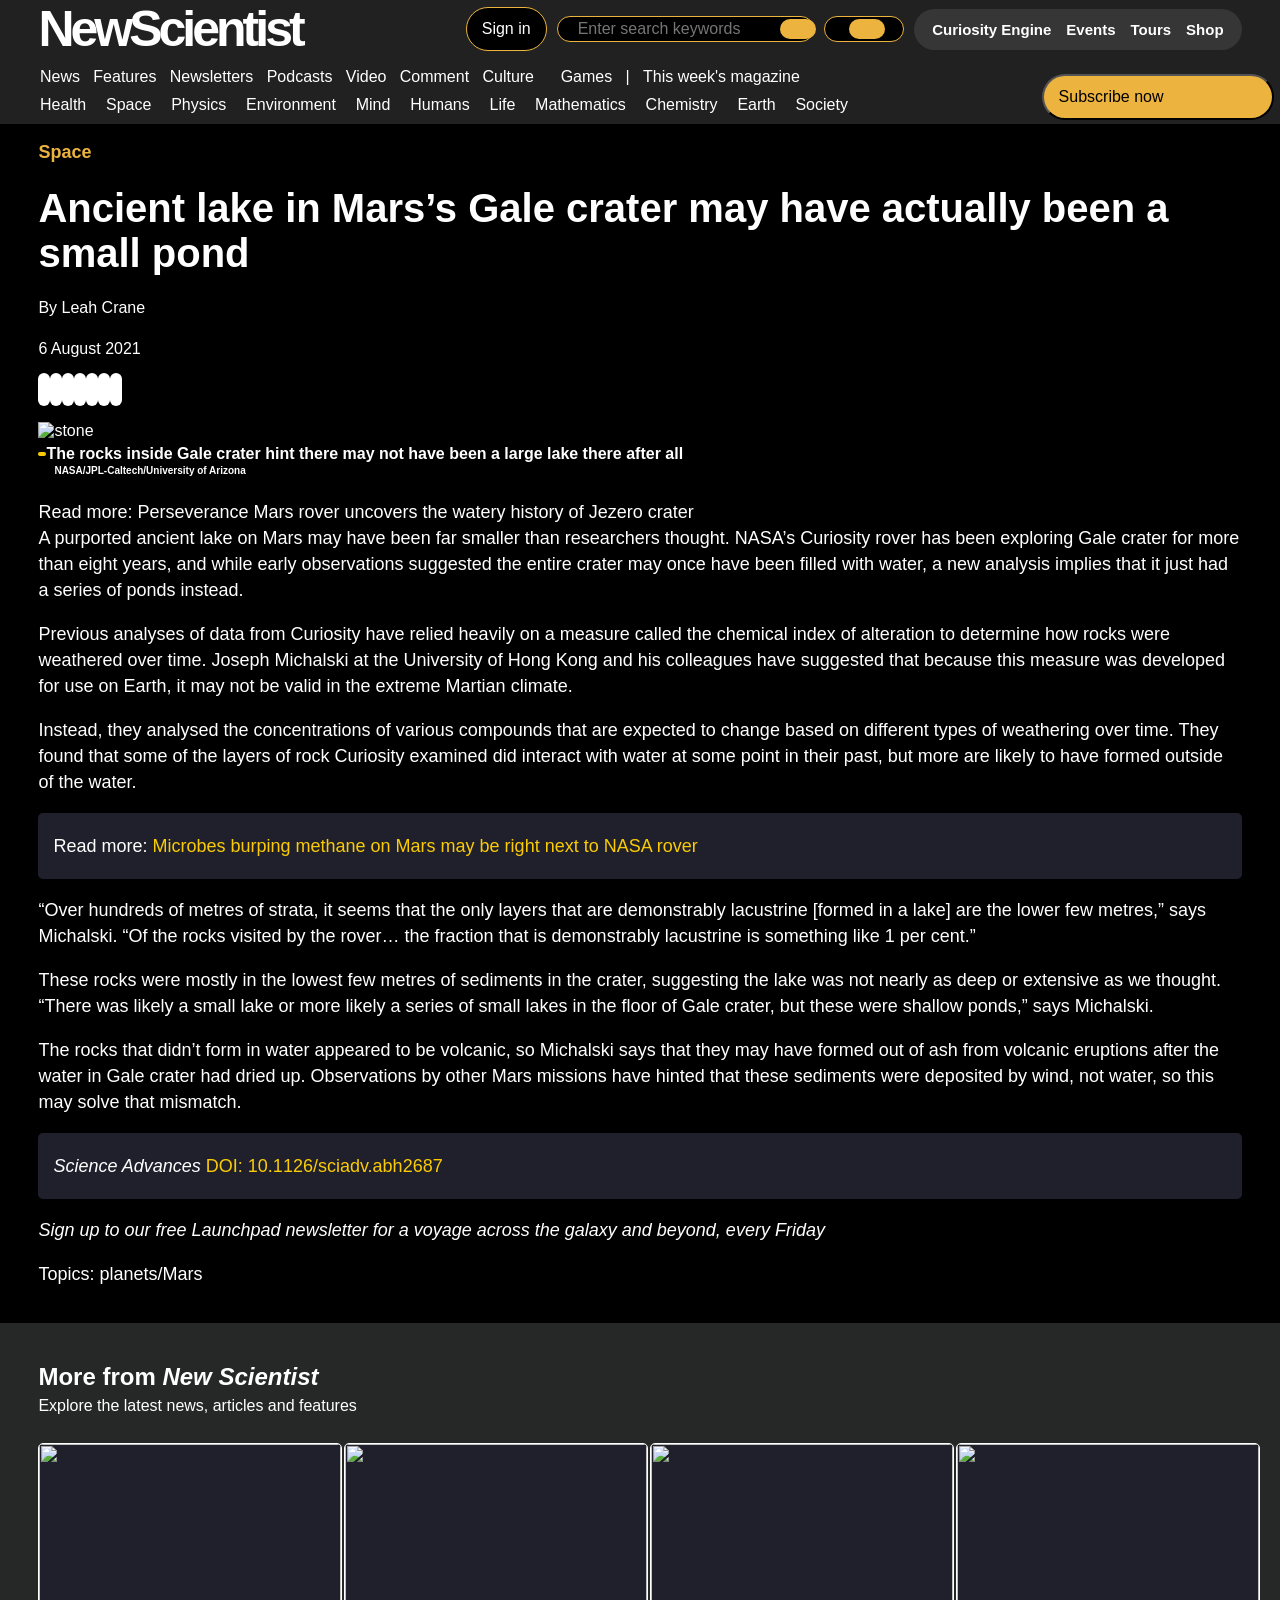
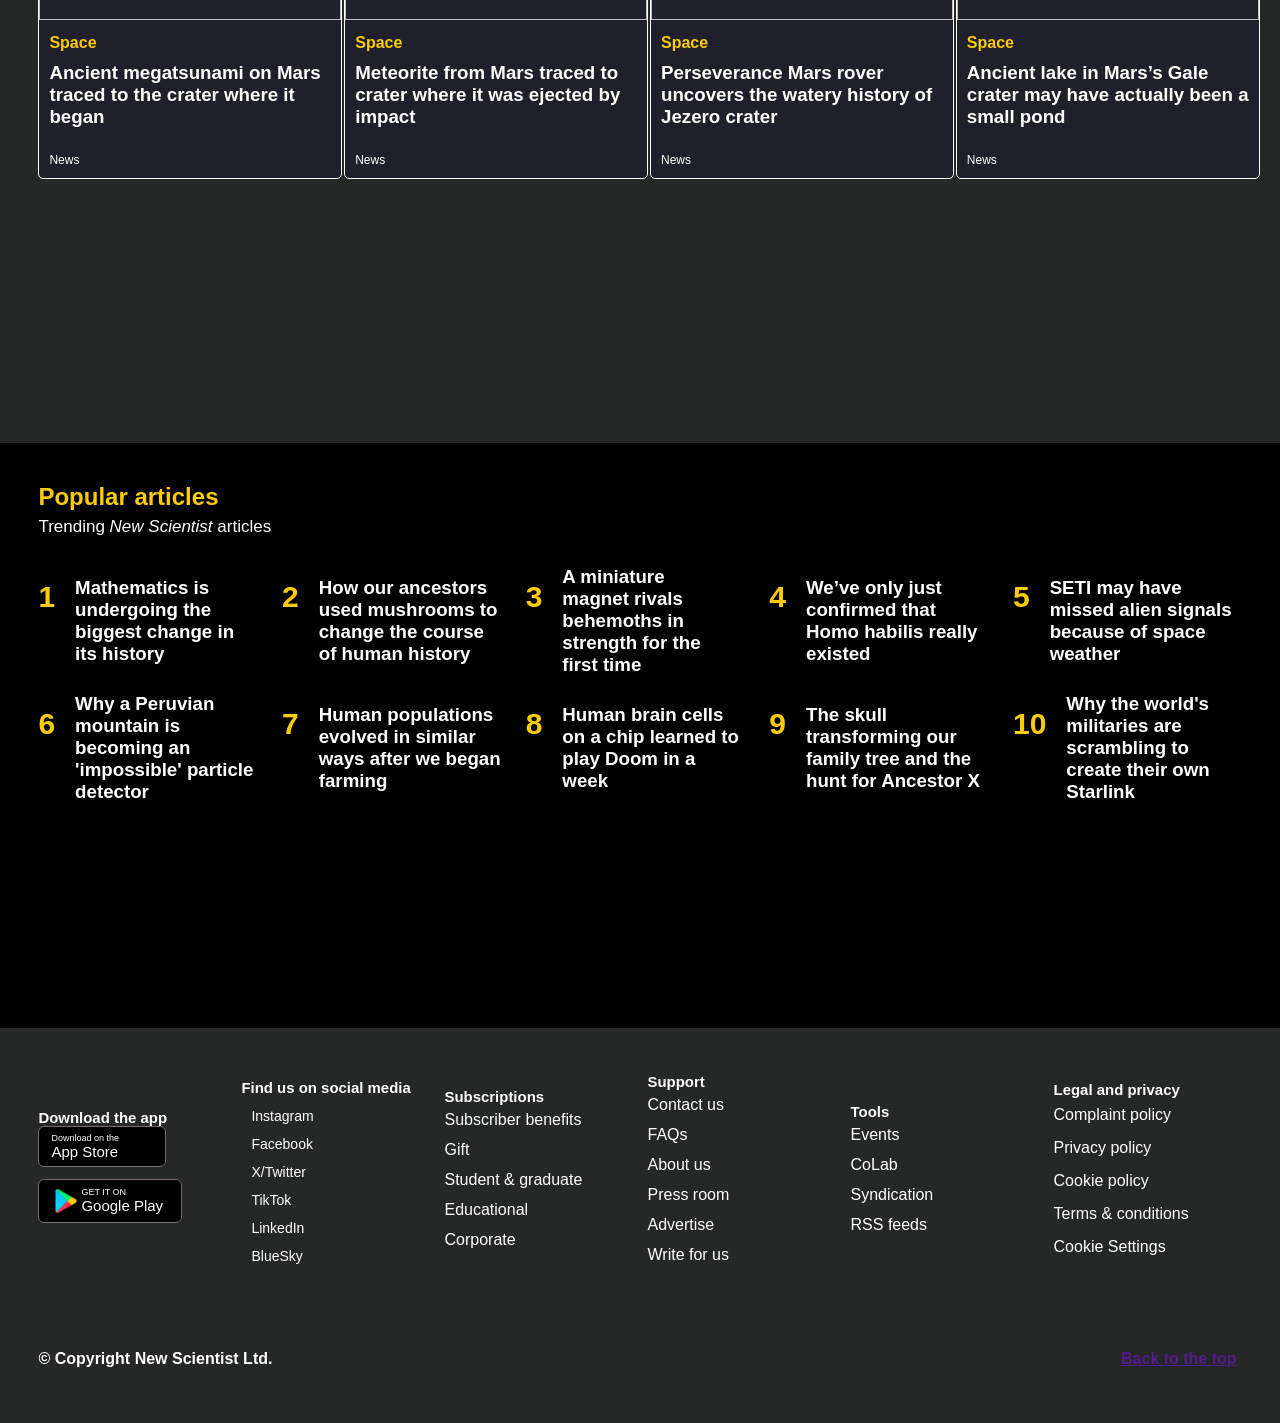
==== commit 4b3c0a9e: "add updated README.md with image and live link" ====
--- a/index.html
+++ b/index.html
@@ -111,22 +111,30 @@
             <p>NASA/JPL-Caltech/University of Arizona</p>
           </div>
 
+          <div class="inbtw-main">
+            <p>
+              Read more:
+              <span
+                >Perseverance Mars rover uncovers the watery history of Jezero
+                crater</span
+              >
+            </p>
           <p>
             A purported ancient lake on Mars may have been far smaller than
-            researchers thought. NASA’s Curiosity rover has been exploring Gale
-            crater for more than eight years, and while early observations
+            researchers thought. NASA’s Curiosity rover has been <span>exploring Gale
+            crater</span> for more than eight years, and while early observations
             suggested the entire crater may once have been filled with water, a
             new analysis implies that it just had a series of ponds instead.
-          </p>
+          </p> <br>
 
           <p>
             Previous analyses of data from Curiosity have relied heavily on a
             measure called the chemical index of alteration to determine how
-            rocks were weathered over time. Joseph Michalski at the University
+            rocks were weathered over time. <span>Joseph Michalski</span> at the University
             of Hong Kong and his colleagues have suggested that because this
             measure was developed for use on Earth, it may not be valid in the
             extreme Martian climate.
-          </p>
+          </p><br>
 
           <p>
             Instead, they analysed the concentrations of various compounds that
@@ -134,7 +142,7 @@
             time. They found that some of the layers of rock Curiosity examined
             did interact with water at some point in their past, but more are
             likely to have formed outside of the water.
-          </p>
+          </p><br>
 
           <div class="inbtw">
             <p>
@@ -144,24 +152,29 @@
                 rover</span
               >
             </p>
-          </div>
-        </p>“Over hundreds of metres of strata, it seems that the only layers that are demonstrably lacustrine [formed in a lake] are the lower few metres,” says Michalski. “Of the rocks visited by the rover… the fraction that is demonstrably lacustrine is something like 1 per cent.”
+          </div><br>
+        <p>“Over hundreds of metres of strata, it seems that the only layers that are demonstrably lacustrine [formed in a lake] are the lower few metres,” says Michalski. “Of the rocks visited by the rover… the fraction that is demonstrably lacustrine is something like 1 per cent.”
+      </p><br>
           <p>
-          <p>
-        These rocks were mostly in the lowest few metres of sediments in the crater, suggesting the lake was not nearly as deep or extensive as we thought. “There was likely a small lake or more likely a series of small lakes in the floor of Gale crater, but these were shallow ponds,” says Michalski.</p>
+        These rocks were mostly in the lowest few metres of <span>sediments in the crater</span>, suggesting the lake was not nearly as deep or extensive as we thought. “There was likely a small lake or more likely a series of small lakes in the floor of Gale crater, but these were shallow ponds,” says Michalski.</p><br>
         <p>
         The rocks that didn’t form in water appeared to be volcanic, so Michalski says that they may have formed out of ash from volcanic eruptions after the water in Gale crater had dried up. Observations by other Mars missions have hinted that these sediments were deposited by wind, not water, so this may solve that mismatch.
- </p>
+ </p><br>
+ 
  <div class="inbtw">
-  <p>Science Advances <span>DOI: 10.1126/sciadv.abh2687</span></p>
-  
+
+   <p><em>Science Advances</em> <span>DOI: 10.1126/sciadv.abh2687</span></p>
+ </div>
+  
+ <br> 
+ <p><em>Sign up to our free <span>Launchpad</span> newsletter for a voyage across the galaxy and beyond, every Friday</em></p><br>
+ 
+  <p>Topics:
+ <span>planets</span>/<span>Mars</span>
+ </p><br><br>
  </div>
  
- <p>Sign up to our free Launchpad newsletter for a voyage across the galaxy and beyond, every Friday</p>
-
- <p>Topics:
-<span>planets/Mars</span>
-</p>
+
 
         </section>
       </main>
@@ -418,6 +431,13 @@
 
         </div>
           </div>
+          <div class="footcopyright">
+            <h4>© Copyright New Scientist Ltd.</h4>
+            <div class="backtotop">
+              <h4><a href="">Back to the top</a></h4> 
+              <i class="fa-solid fa-arrow-up"></i>
+            </div>
+          </div>
         </div>
       </footer>
     </div>
--- a/style.css
+++ b/style.css
@@ -7,7 +7,6 @@
 .container {
   display: grid;
   grid-template-columns: 1fr;
-  /* grid-template-rows: 100px auto 100px 300px; */
   grid-template-areas:
     "navbar"
     "main "
@@ -23,10 +22,8 @@
   display: flex;
   flex-direction: column;
   gap: 10px;
-  /* padding-top: 20px; */
   background-color: rgb(34, 33, 33);
   color: white;
-  /* height: 125px; */
 }
 
 .new {
@@ -44,28 +41,25 @@
   font-size: 16px;
 }
 
+.search {
+  display: flex;
+  justify-content: space-between;
+  align-items: center;
+  padding: 2px 18px;
+  border-radius: 30px;
+  border: 1px solid rgb(236, 180, 62);
+  background-color: black;
+  width: 257.5px;
+}
+
 .search input {
   background-color: black;
   border: none;
   font-size: 16px;
   color: white;
-}
-
-.search {
-  display: flex;
-  justify-content: space-between;
-  align-items: center;
-  padding: 2px 18px;
-  border-radius: 30px;
-  border: 1px solid rgb(236, 180, 62);
-  background-color: black;
-  width: 257.5px;
-}
-
-.search input {
   outline: none;
-  color: white;
-}
+}
+
 .search i {
   background-color: rgb(236, 180, 62);
   color: black;
@@ -251,13 +245,21 @@
   padding-left: 16px;
 }
 
-/* font-size: 1.125rem;
-        line-height: 1.5625rem;
-        line-height: 1.6;
-         */
-
 .inbtw {
   background-color: rgb(31, 32, 43);
+  font-size: 1.125rem;
+  line-height: 1.625rem;
+  padding: 20px 15px;
+  border-radius: 5px;
+}
+
+.inbtw span {
+  color: rgb(251, 203, 5);
+}
+
+.inbtw-main p {
+  font-size: 1.125rem;
+  line-height: 1.625rem;
 }
 
 .newscitist {
@@ -265,6 +267,7 @@
   padding: 40px 0;
   height: 80vh;
 }
+
 .newsci {
   margin: 0 auto;
   width: 94%;
@@ -294,6 +297,7 @@
   border-radius: 5px;
   overflow: hidden;
 }
+
 .display {
   width: 100%;
   height: 11rem;
@@ -334,7 +338,6 @@
 
 .sec-more p {
   padding-bottom: 28px;
-  /* font-size: 1.125rem; */
   font-size: 17px;
 }
 
@@ -361,13 +364,13 @@
 .footer {
   background-color: rgb(38, 39, 39);
   padding: 45px 0;
-  /* height: 70vh; */
   color: white;
 }
 
 .footone {
   margin: 0 auto;
   width: 94%;
+  padding-bottom: 10px;
 }
 
 .foottwo {
@@ -377,13 +380,15 @@
 }
 
 .download {
-  padding: 12px 0;
+  /* padding: 12px 0; */
   font-size: 18px;
 }
+
 .applelink {
   text-decoration: none;
   color: white;
 }
+
 .apple {
   display: flex;
   background-color: black;
@@ -449,3 +454,17 @@
   color: white;
   font-size: 16px;
 }
+
+.footcopyright {
+  display: flex;
+  justify-content: space-between;
+  align-items: center;
+  padding-top: 80px;
+}
+
+.backtotop {
+  display: flex;
+  justify-content: center;
+  align-items: center;
+  gap: 5px;
+}
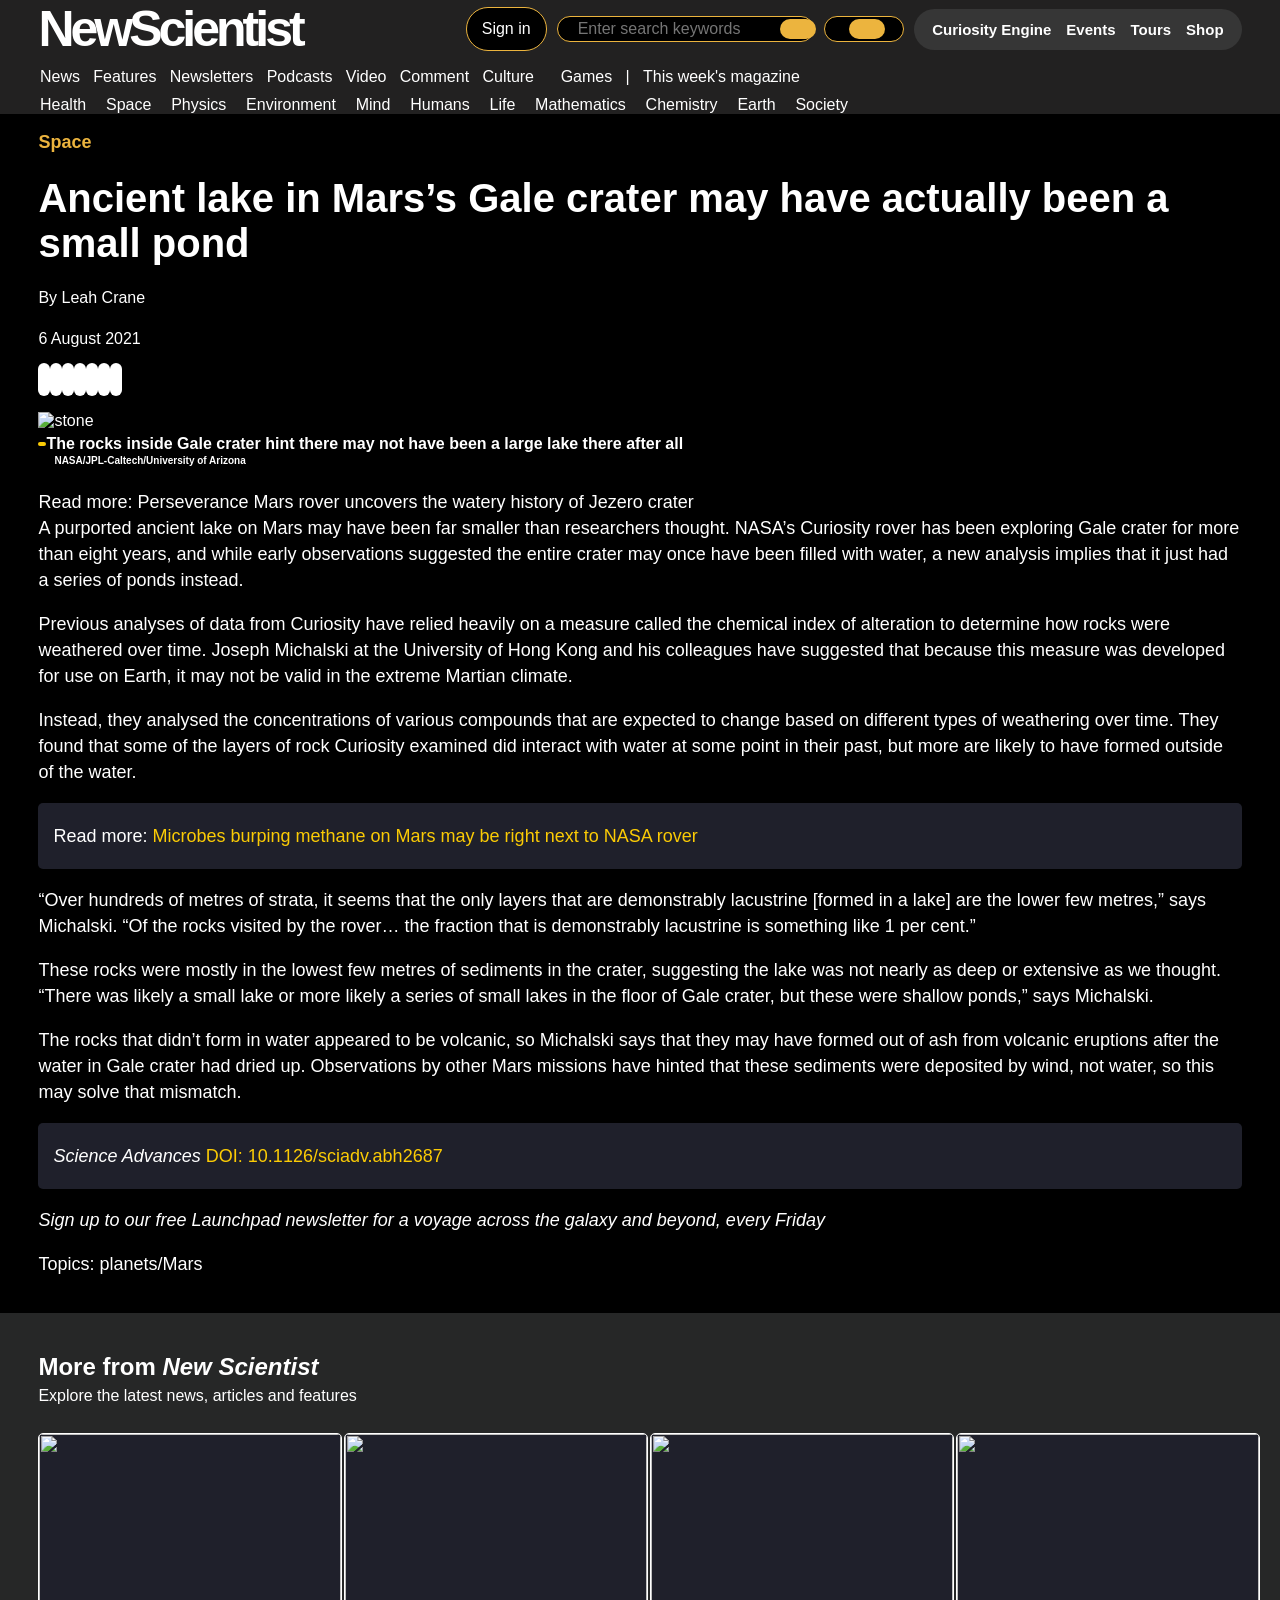
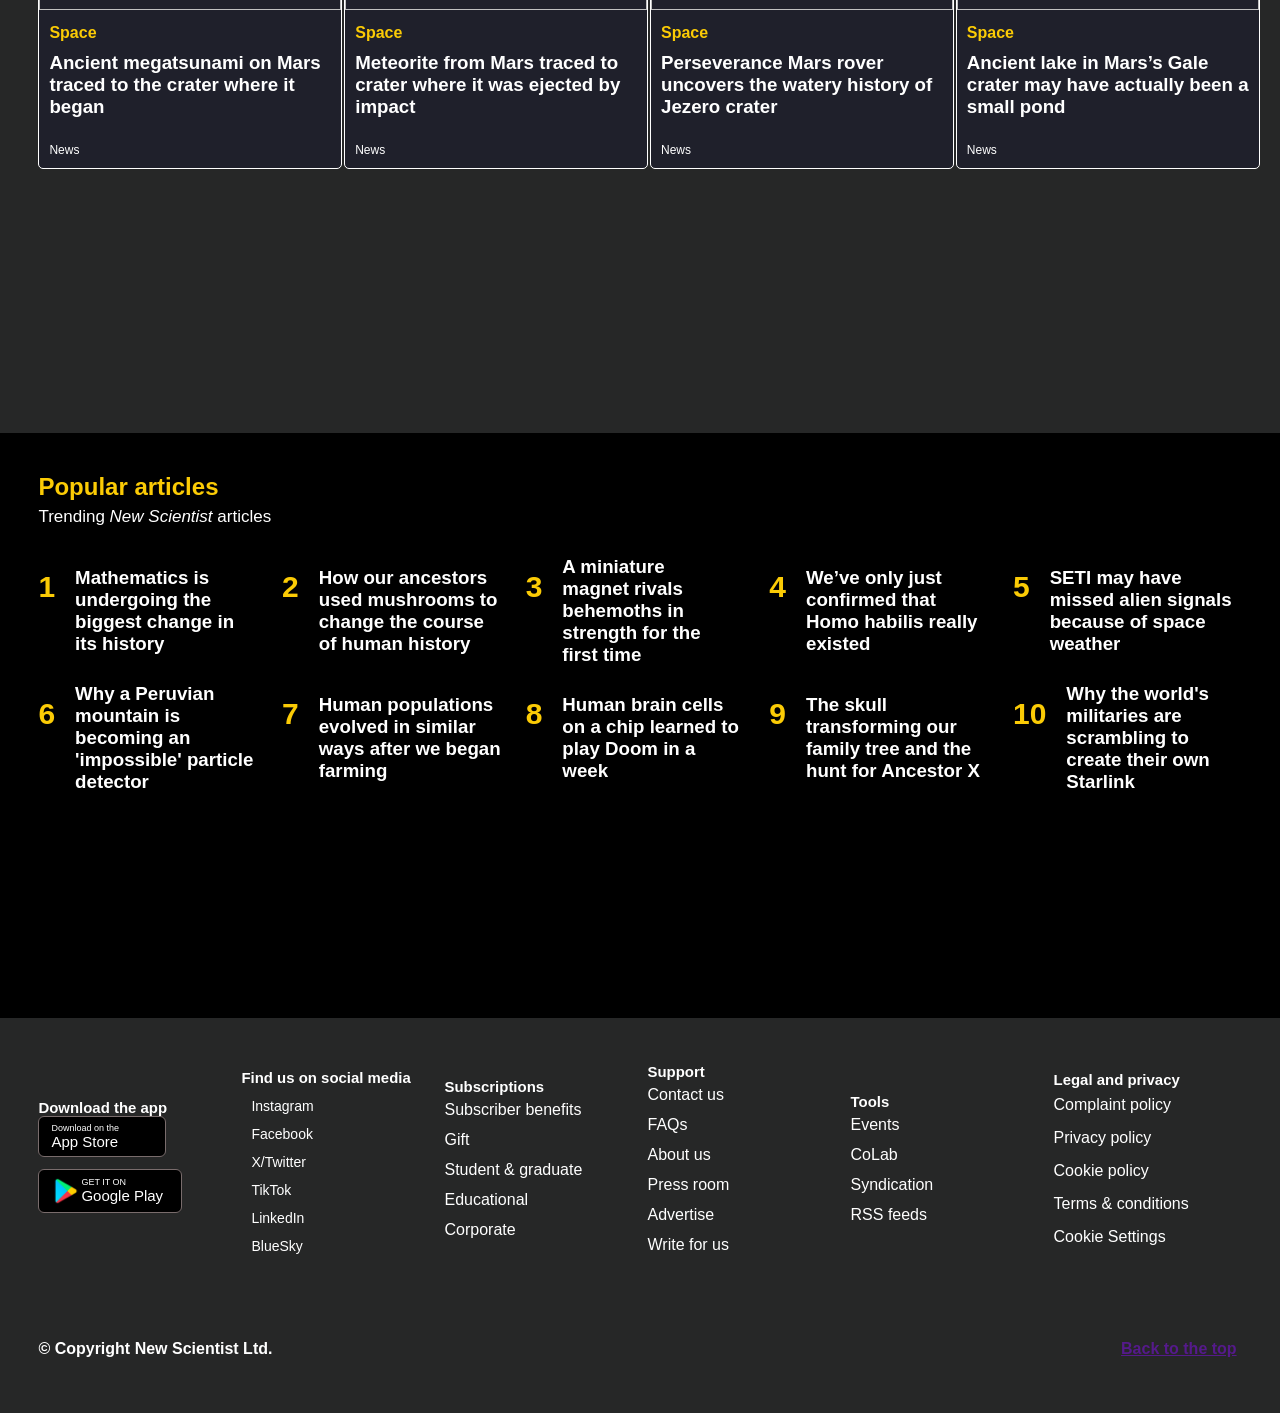
==== commit f65dbe48: "added some new classes for better styling" ====
--- a/index.html
+++ b/index.html
@@ -51,13 +51,13 @@
             <li><a href=""></a></li>
             <li><a href="">Games</a></li>
             <li>|</li>
-            <li><a href="">This week's magazine</a></li>
+            <li><a href="" class="thisweek">This week's magazine</a></li>
           </ul>
         </div>
         <div class="third-nav">
           <ul class="td-bars">
             <li><a href="">Health</a></li>
-            <li><a href="">Space</a></li>
+            <li><a href="" class="td-space">Space</a></li>
             <li><a href="">Physics</a></li>
             <li><a href="">Environment</a></li>
             <li><a href="">Mind</a></li>
@@ -68,12 +68,12 @@
             <li><a href="">Earth</a></li>
             <li><a href="">Society</a></li>
           </ul>
-        </div>
-        <div class="sub">
+          <div class="sub">
           <button>
             <span>Subscribe now </span>
             <i class="fas fa-arrow-right"></i>
           </button>
+        </div>
         </div>
       </nav>
 
@@ -85,9 +85,9 @@
             Ancient lake in Mars’s Gale crater may have actually been a small
             pond
           </h1>
-          <p class="sec-main">By <span>Leah Crane</span></p>
+          <p class="sec-main">By <span class="leah">Leah Crane</span></p>
           <p class="sec-main"><i class="far fa-calendar"></i>6 August 2021</p>
-          <div>
+          <div class="nav-app">
             <a href="" class="social"><i class="fab fa-facebook-f"></i></a>
             <a href="" class="social"><i class="fa-brands fa-x-twitter"></i></a>
             <a href="" class="social"><i class="fab fa-whatsapp"></i></a>
@@ -121,7 +121,7 @@
             </p>
           <p>
             A purported ancient lake on Mars may have been far smaller than
-            researchers thought. NASA’s Curiosity rover has been <span>exploring Gale
+            researchers thought. NASA’s Curiosity rover has been <span class="main-highlight">exploring Gale
             crater</span> for more than eight years, and while early observations
             suggested the entire crater may once have been filled with water, a
             new analysis implies that it just had a series of ponds instead.
@@ -130,7 +130,7 @@
           <p>
             Previous analyses of data from Curiosity have relied heavily on a
             measure called the chemical index of alteration to determine how
-            rocks were weathered over time. <span>Joseph Michalski</span> at the University
+            rocks were weathered over time. <span class="main-highlight">Joseph Michalski</span> at the University
             of Hong Kong and his colleagues have suggested that because this
             measure was developed for use on Earth, it may not be valid in the
             extreme Martian climate.
@@ -156,7 +156,7 @@
         <p>“Over hundreds of metres of strata, it seems that the only layers that are demonstrably lacustrine [formed in a lake] are the lower few metres,” says Michalski. “Of the rocks visited by the rover… the fraction that is demonstrably lacustrine is something like 1 per cent.”
       </p><br>
           <p>
-        These rocks were mostly in the lowest few metres of <span>sediments in the crater</span>, suggesting the lake was not nearly as deep or extensive as we thought. “There was likely a small lake or more likely a series of small lakes in the floor of Gale crater, but these were shallow ponds,” says Michalski.</p><br>
+        These rocks were mostly in the lowest few metres of <span class="main-highlight">sediments in the crater</span>, suggesting the lake was not nearly as deep or extensive as we thought. “There was likely a small lake or more likely a series of small lakes in the floor of Gale crater, but these were shallow ponds,” says Michalski.</p><br>
         <p>
         The rocks that didn’t form in water appeared to be volcanic, so Michalski says that they may have formed out of ash from volcanic eruptions after the water in Gale crater had dried up. Observations by other Mars missions have hinted that these sediments were deposited by wind, not water, so this may solve that mismatch.
  </p><br>
@@ -167,10 +167,10 @@
  </div>
   
  <br> 
- <p><em>Sign up to our free <span>Launchpad</span> newsletter for a voyage across the galaxy and beyond, every Friday</em></p><br>
+ <p><em>Sign up to our free <span class="main-highlight">Launchpad</span> newsletter for a voyage across the galaxy and beyond, every Friday</em></p><br>
  
   <p>Topics:
- <span>planets</span>/<span>Mars</span>
+ <span class="main-highlight">planets</span>/<span class="main-highlight">Mars</span>
  </p><br><br>
  </div>
  
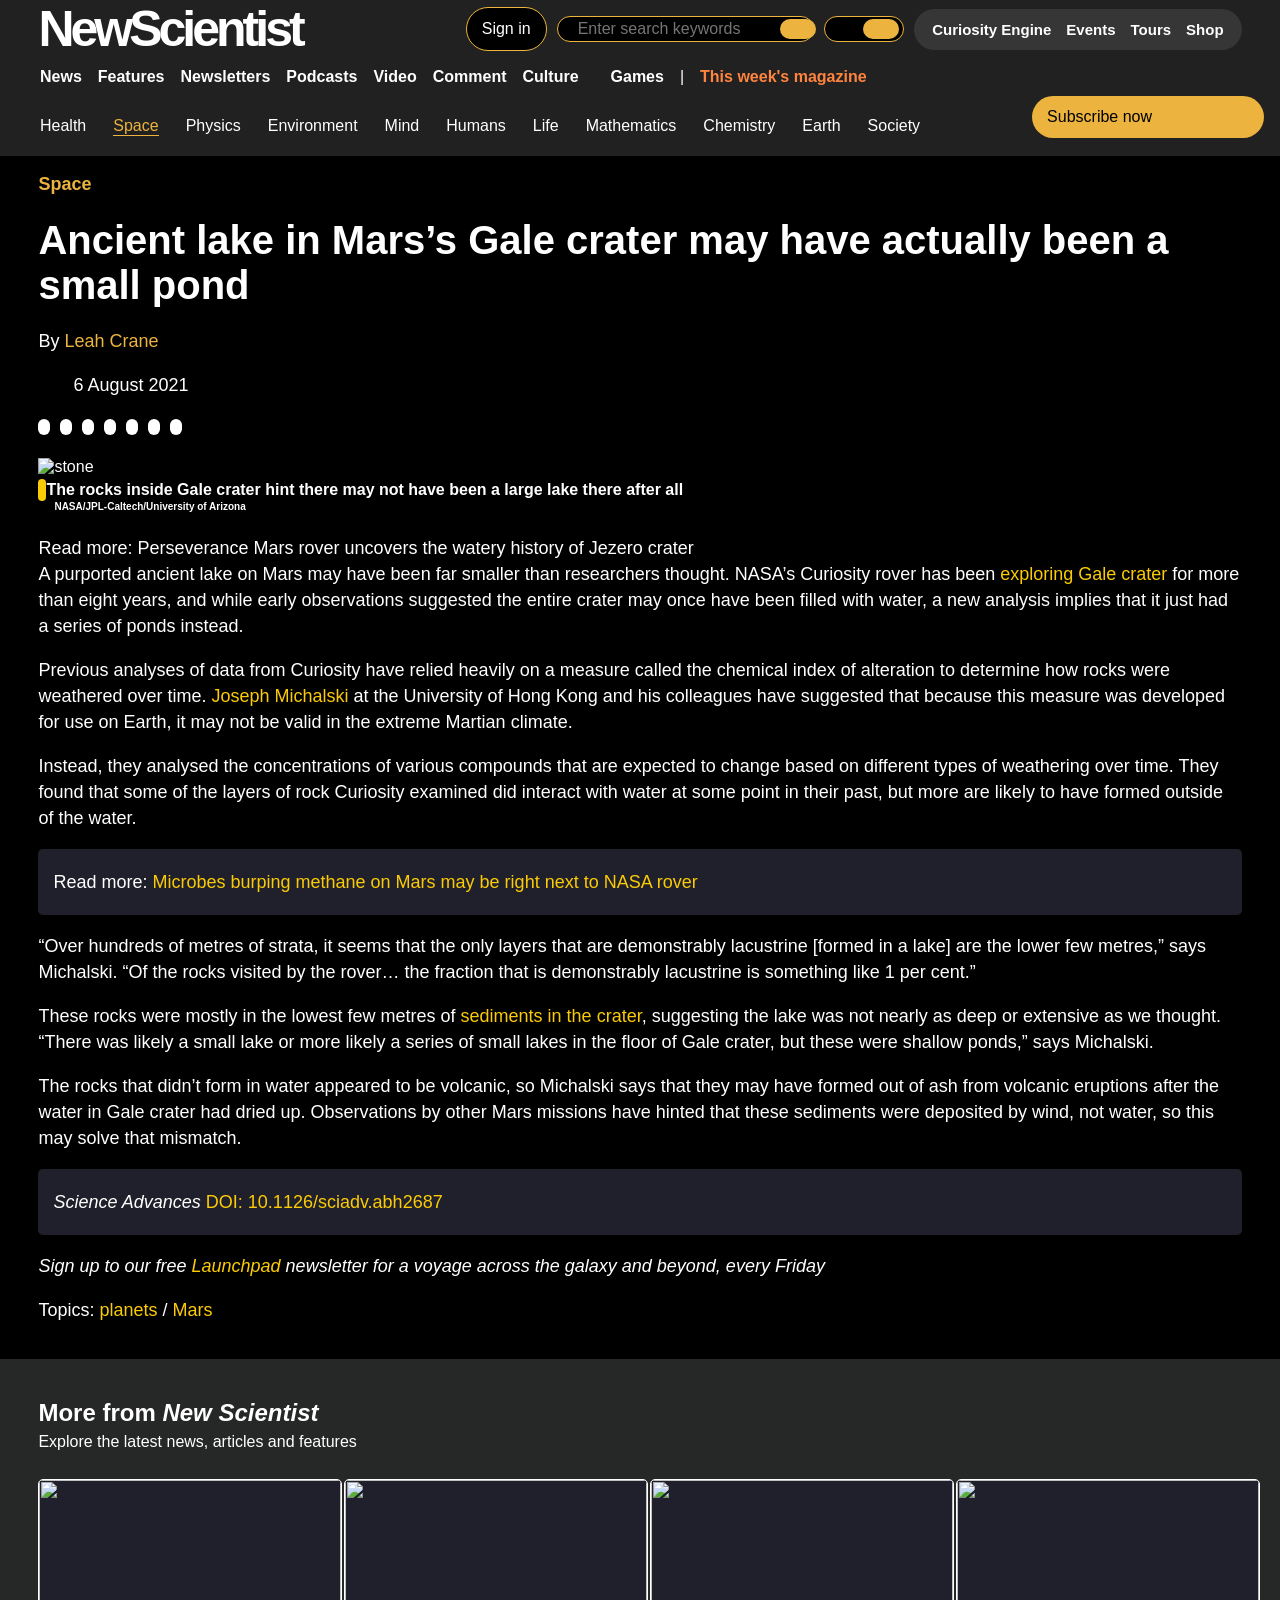
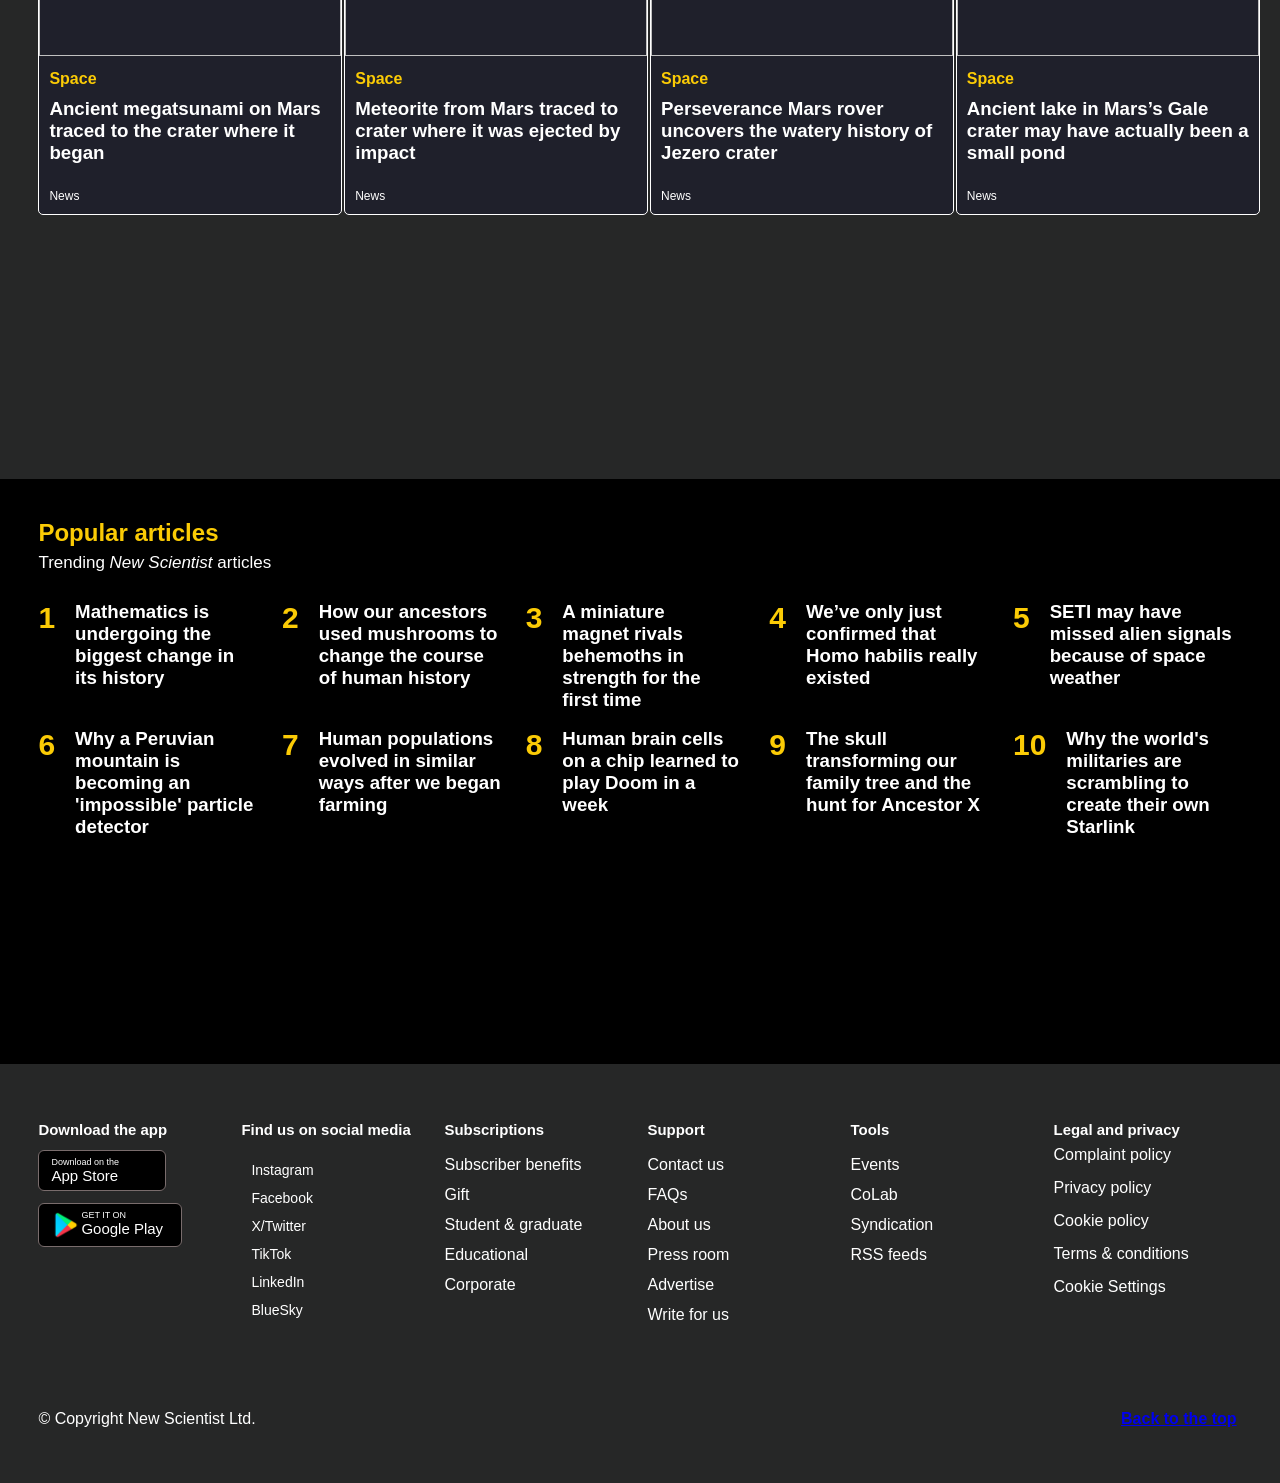
==== commit bb704765: "changed the h4 tag in the foot to a p tag" ====
--- a/index.html
+++ b/index.html
@@ -13,7 +13,7 @@
   <body>
     <div class="container">
       <!--NAVBAR-->
-      <nav class="navbar">
+      <nav class="navbar" id="nav">
         <div class="first-nav">
           <div class="logo">
             <h1 class="new">NewScientist</h1>
@@ -170,7 +170,7 @@
  <p><em>Sign up to our free <span class="main-highlight">Launchpad</span> newsletter for a voyage across the galaxy and beyond, every Friday</em></p><br>
  
   <p>Topics:
- <span class="main-highlight">planets</span>/<span class="main-highlight">Mars</span>
+ <span class="main-highlight">planets</span> / <span class="main-highlight">Mars</span>
  </p><br><br>
  </div>
  
@@ -432,9 +432,9 @@
         </div>
           </div>
           <div class="footcopyright">
-            <h4>© Copyright New Scientist Ltd.</h4>
+            <p>© Copyright New Scientist Ltd.</p>
             <div class="backtotop">
-              <h4><a href="">Back to the top</a></h4> 
+              <h4><a href="#nav">Back to the top</a></h4> 
               <i class="fa-solid fa-arrow-up"></i>
             </div>
           </div>
--- a/style.css
+++ b/style.css
@@ -1,5 +1,5 @@
 * {
-  margin: auto 0;
+  margin: 0;
   box-sizing: border-box;
   font-family: Arial, Helvetica, sans-serif;
 }
@@ -30,6 +30,7 @@
   font-size: 50px;
   font-weight: 800;
   letter-spacing: -4px;
+  cursor: pointer;
 }
 
 .sign {
@@ -39,6 +40,15 @@
   background-color: black;
   color: white;
   font-size: 16px;
+  transition:
+    transform 0.3s ease-in-out,
+    box-shadow 0.3s ease-in-out;
+  cursor: pointer;
+}
+
+.sign:hover {
+  transform: translateY(-2px);
+  box-shadow: 0 3px 0 rgb(109, 85, 35);
 }
 
 .search {
@@ -90,10 +100,12 @@
   padding: 10px 18px;
   border-radius: 20px;
   cursor: pointer;
-  display: flex;
-  justify-content: center;
-  align-items: center;
-  width: 30px;
+}
+
+.light {
+  color: white;
+  padding-right: 20px;
+  cursor: pointer;
 }
 
 .first-nav {
@@ -127,41 +139,144 @@
 .ul-bar a {
   text-decoration: none;
   color: white;
-}
-
-.td-bars a,
+  position: relative;
+}
+
+.ul-bar a::after {
+  content: "";
+  position: absolute;
+  bottom: -2px;
+  left: 0;
+  width: 0%;
+  height: 1px;
+  background-color: white;
+  transition: width 0.3s ease;
+}
+
 .nd-bars a {
   text-decoration: none;
   color: white;
+  font-weight: 600;
+  position: relative;
+}
+
+.nd-bars a::after {
+  content: "";
+  position: absolute;
+  bottom: -2px;
+  left: 0;
+  width: 0%;
+  height: 1px;
+  background-color: white;
+  transition: width 0.3s ease;
+}
+
+.td-bars a::after {
+  content: "";
+  position: absolute;
+  bottom: -2px;
+  left: 0;
+  width: 0%;
+  height: 1px;
+  background-color: white;
+  transition: width 0.3s ease;
+}
+
+.ul-bar a:hover::after {
+  width: 100%;
+}
+
+.nd-bars a:hover::after {
+  width: 100%;
+}
+
+.td-bars a:hover::after {
+  width: 100%;
 }
 
 .nd-bars {
   display: flex;
-  justify-content: space-between;
   align-items: center;
   list-style: none;
-  padding-right: 30rem;
+  gap: 16px;
+}
+
+.nd-bars .thisweek {
+  color: #ff843e;
+}
+
+.nd-bars .thisweek::after {
+  content: "";
+  position: absolute;
+  bottom: -2px;
+  left: 0;
+  width: 0%;
+  height: 1px;
+  background-color: #ff843e;
+  transition: width 0.3s ease;
+}
+
+.nd-bars .thisweek:hover::after {
+  width: 100%;
+}
+
+.third-nav {
+  display: flex;
+  gap: 7rem;
+  align-items: center;
 }
 
 .td-bars {
   display: flex;
-  justify-content: space-between;
-  align-items: center;
+  align-items: center;
+  gap: 27px;
   list-style: none;
-  padding-right: 27rem;
+}
+
+.td-bars a {
+  text-decoration: none;
+  color: white;
+  position: relative;
+}
+
+.td-bars a::after {
+  content: "";
+  position: absolute;
+  bottom: -2px;
+  left: 0;
+  width: 0%;
+  height: 1px;
+  background-color: white;
+  transition: width 0.3s ease;
+}
+
+.td-bars a:hover::after {
+  width: 100%;
+}
+
+.td-bars .td-space {
+  color: rgb(236, 180, 62);
+}
+
+.td-bars .td-space::after {
+  content: "";
+  position: absolute;
+  bottom: -2px;
+  left: 0;
+  width: 100%;
+  height: 1px;
+  background-color: rgb(236, 180, 62);
+  transition: width 0.3s ease;
 }
 
 .sub {
   max-width: 94%;
-  margin: 0 auto;
-  position: relative;
+  padding-bottom: 18px;
 }
 
 .sub button {
-  position: absolute;
-  top: -50px;
-  right: -39.6rem;
   padding: 12px 15px;
+  border: none;
   border-radius: 30px;
   background-color: rgb(236, 180, 62);
   font-size: 16px;
@@ -169,6 +284,15 @@
   justify-content: space-between;
   align-items: center;
   width: 14.5rem;
+  transition:
+    transform 0.3s ease-in-out,
+    box-shadow 0.3s ease-in-out;
+  cursor: pointer;
+}
+
+.sub button:hover {
+  transform: translateY(-2px);
+  box-shadow: 0 5px 0 rgb(109, 85, 35);
 }
 
 /* MAIN SECTION */
@@ -192,6 +316,23 @@
   color: rgb(236, 180, 62);
   padding-top: 10px;
   font-weight: 800;
+  cursor: pointer;
+  position: relative;
+}
+
+.space::after {
+  content: "";
+  position: absolute;
+  bottom: -2px;
+  left: 0;
+  width: 0%;
+  height: 1px;
+  background-color: rgb(236, 180, 62);
+  transition: width 0.3s ease;
+}
+
+.space:hover::after {
+  width: 5%;
 }
 
 .ancient {
@@ -200,16 +341,29 @@
 }
 
 .sec-main {
-  font-size: 16px;
+  font-size: 1.125rem;
   font-weight: 200;
   padding-top: 5px 0;
+}
+
+.sec-main i {
+  padding-right: 35px;
+}
+
+.nav-app {
+  display: flex;
+  gap: 10px;
+}
+
+.leah {
+  color: rgb(236, 180, 62);
 }
 
 .social {
   color: black;
   background-color: white;
   padding: 8px 6px;
-  border-radius: 30px;
+  border-radius: 25px;
 }
 
 /* NEWSCITIST */
@@ -260,6 +414,10 @@
 .inbtw-main p {
   font-size: 1.125rem;
   line-height: 1.625rem;
+}
+
+.main-highlight {
+  color: rgb(251, 203, 5);
 }
 
 .newscitist {
@@ -380,7 +538,7 @@
 }
 
 .download {
-  /* padding: 12px 0; */
+  padding: 12px 0;
   font-size: 18px;
 }
 
@@ -468,3 +626,27 @@
   align-items: center;
   gap: 5px;
 }
+
+/* .link-style:after {
+  @apply bg-blue-400;
+  content: "";
+  position: absolute;
+  bottom: -20px;
+  left: 0;
+  width: 0%;
+  height: 3px;
+  transition: width 0.3s ease;
+}
+.link-style:hover:after {
+  width: 100%;
+}
+
+.display {
+  @apply flex items-center text-gray-500 text-[14px] md:text-[14px] 2xl:text-[18px];
+}
+
+.dispaly:hover {
+  transform: scale(1.1);
+  transition: 0.3s ease-in-out;
+}
+ */
